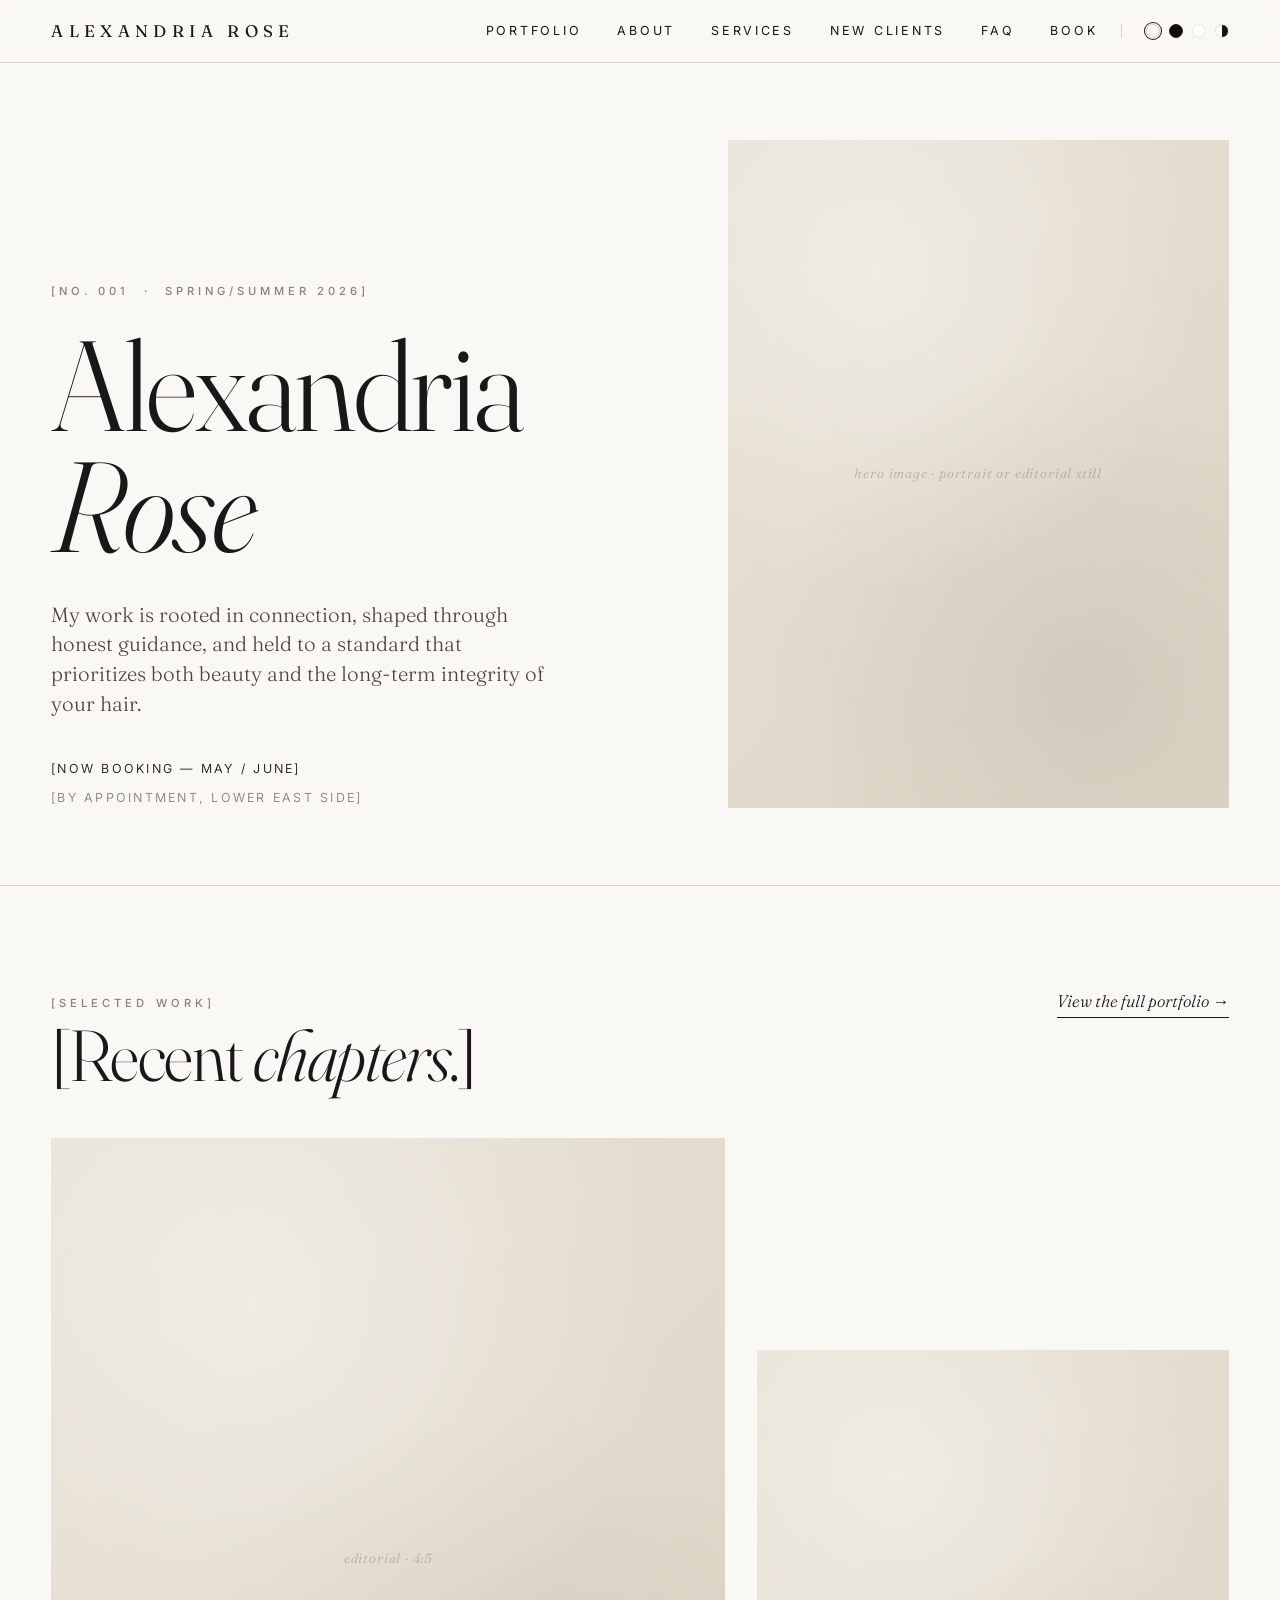
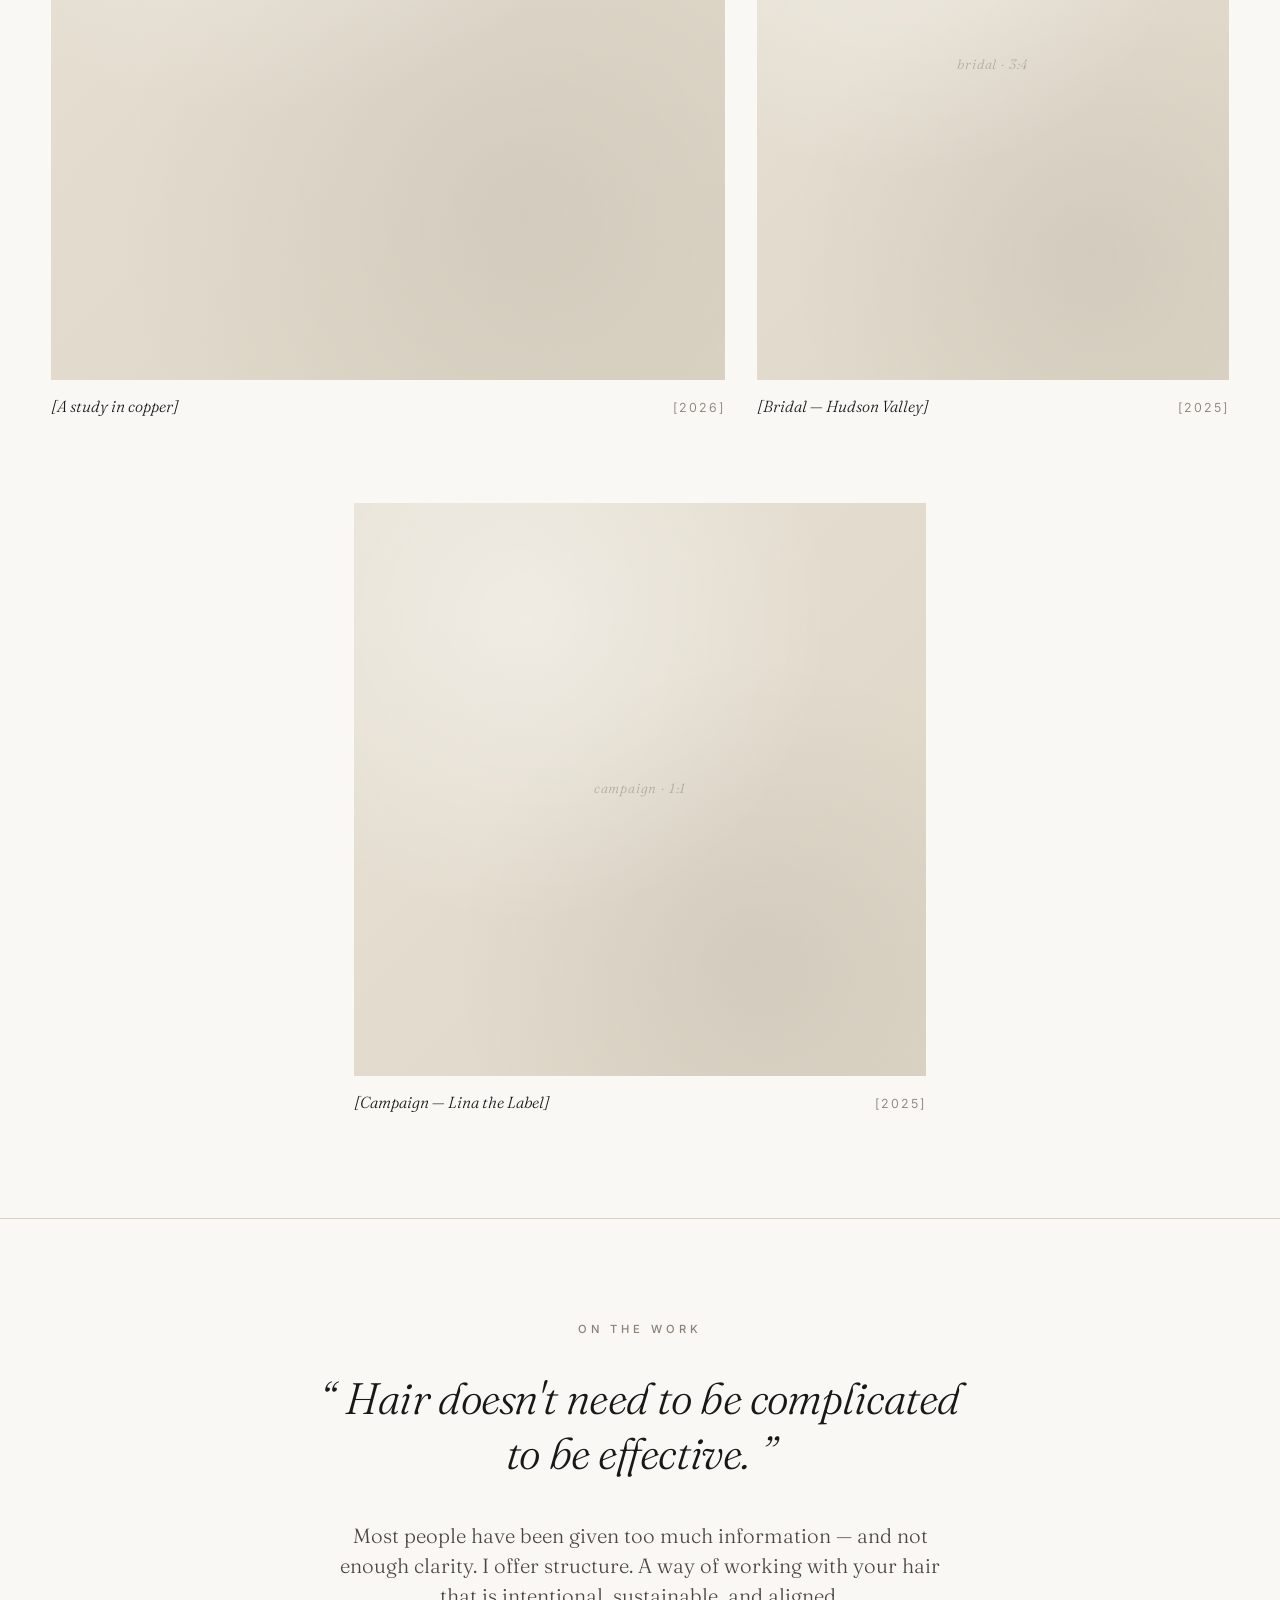
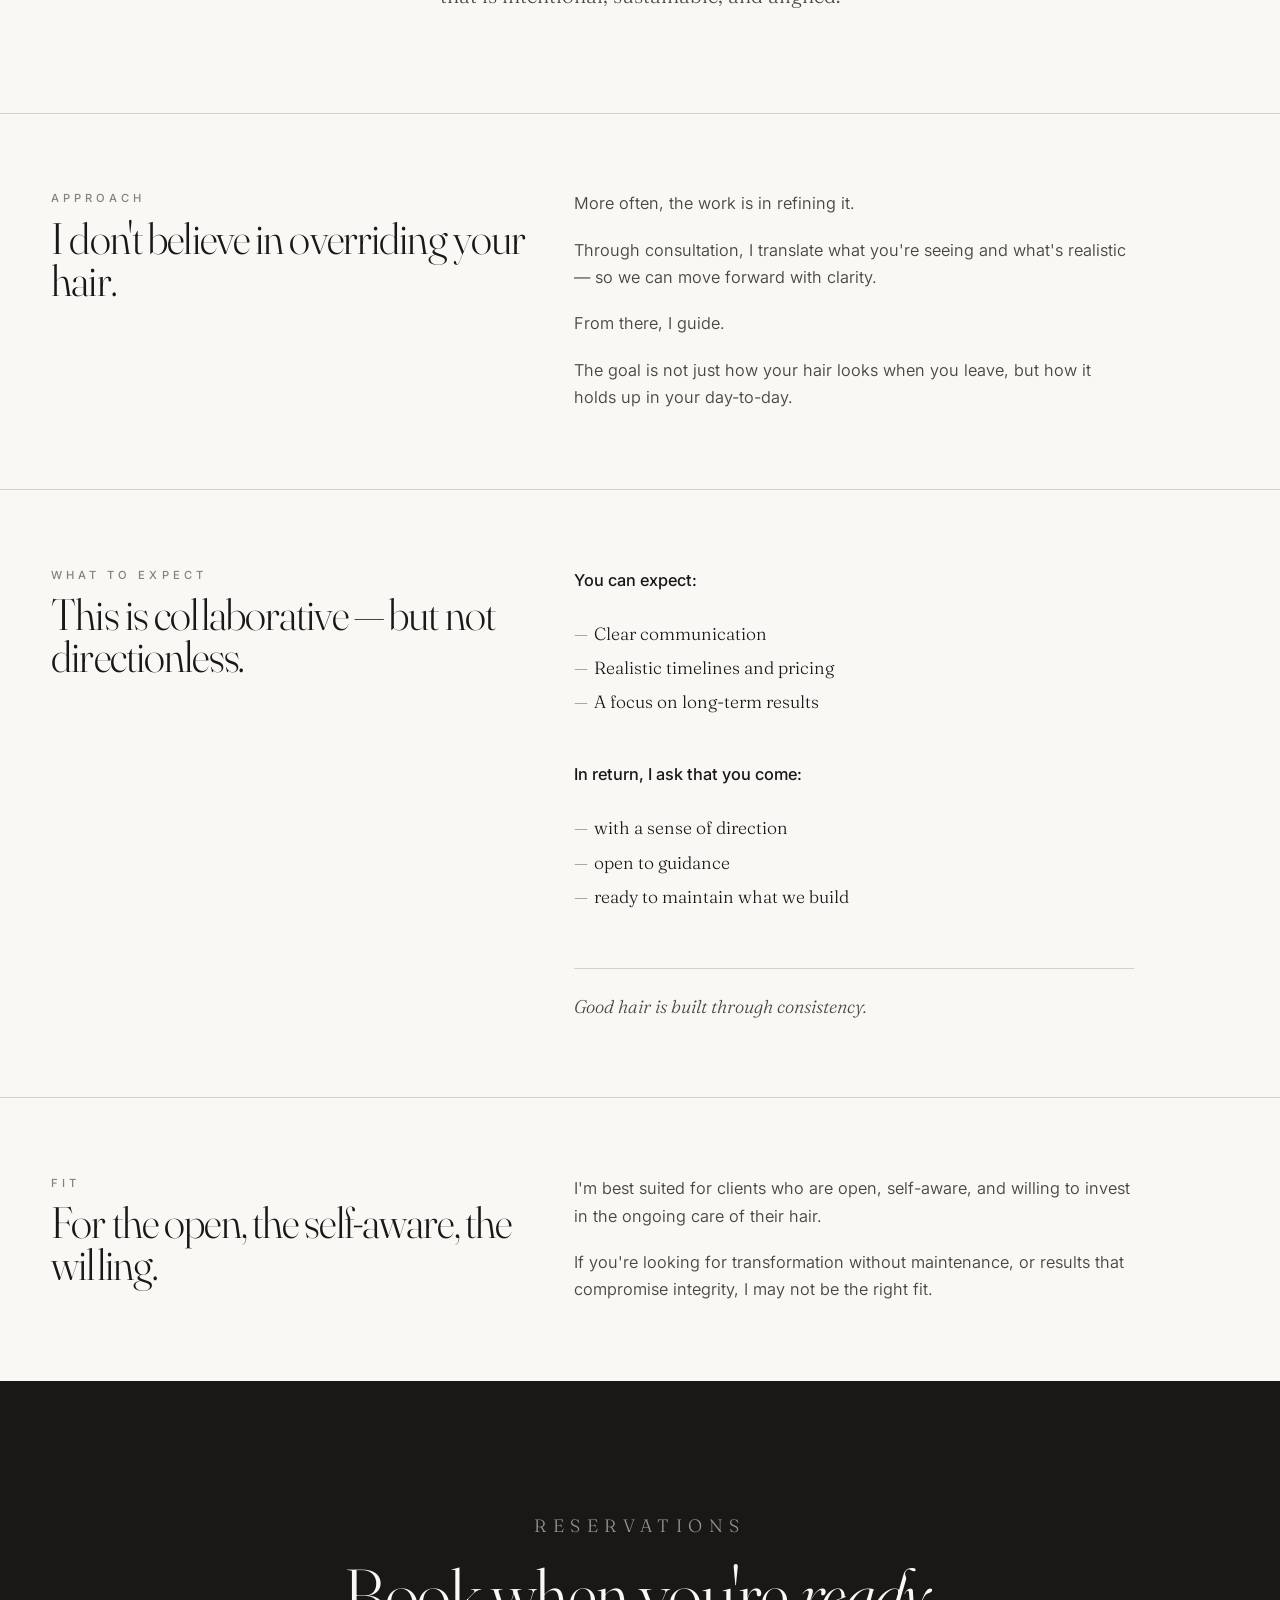
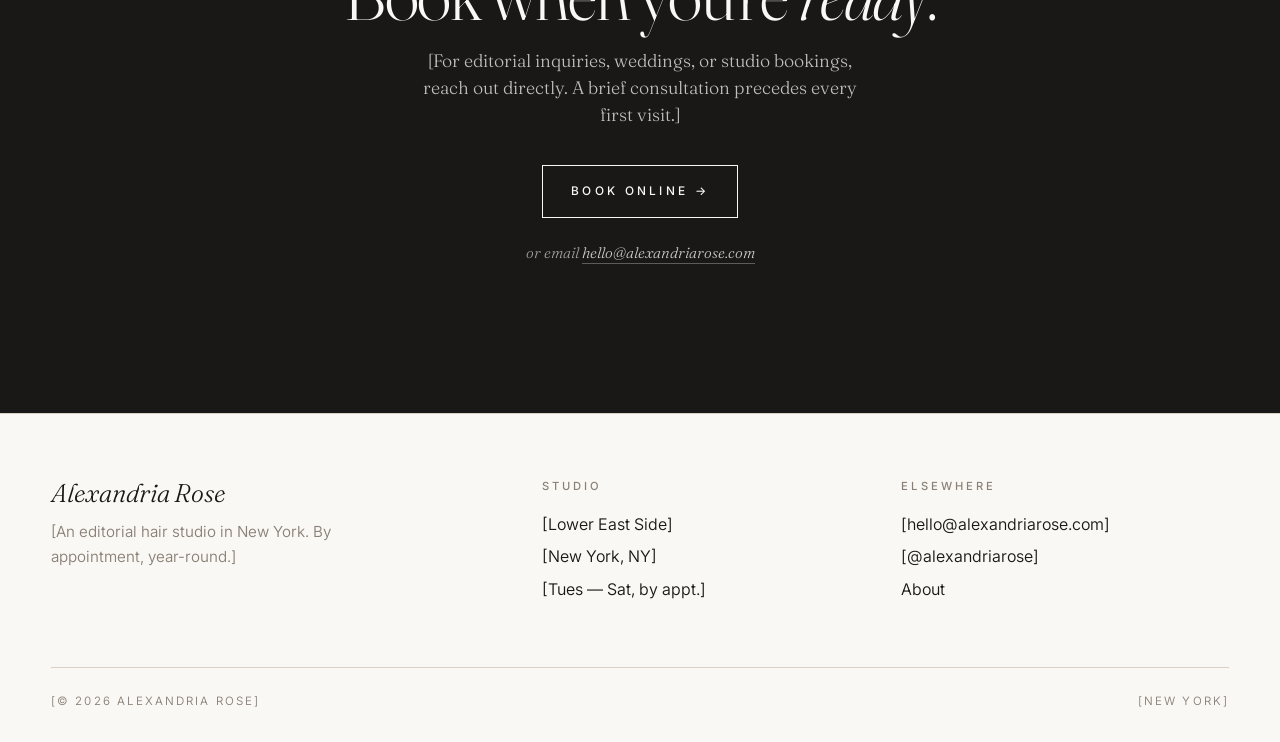
==== index.html @ bc8ff3dd "Initial site Six-page editorial site for Alexandria Rose: index, portfolio, about, services, new cli" ====
<!DOCTYPE html>
<html lang="en">
<head>
  <meta charset="UTF-8" />
  <meta name="viewport" content="width=device-width, initial-scale=1.0" />
  <title>Alexandria Rose — Hair</title>
  <meta name="description" content="Alexandria Rose — hair, considered. Editorial, sustainable, intentional." />
  <link rel="preconnect" href="https://fonts.googleapis.com">
  <link rel="preconnect" href="https://fonts.gstatic.com" crossorigin>
  <link rel="stylesheet" href="https://fonts.googleapis.com/css2?family=DM+Sans:opsz,wght@9..40,300;9..40,400;9..40,500&family=Fraunces:ital,opsz,wght@0,9..144,300;0,9..144,400;0,9..144,500;1,9..144,300&family=Instrument+Serif:ital@0;1&family=Inter:wght@300;400;500&display=swap">
  <script>
    (function () {
      try {
        var t = localStorage.getItem("ar-theme");
        if (!t) t = (window.matchMedia && matchMedia("(prefers-color-scheme: dark)").matches) ? "ink" : "cream";
        document.documentElement.setAttribute("data-theme", t);
      } catch (e) {
        document.documentElement.setAttribute("data-theme", "cream");
      }
    })();
  </script>
  <link rel="stylesheet" href="styles.css" />
</head>
<body>

<header class="site-header">
  <nav class="nav" aria-label="Primary">
    <a href="index.html" class="wordmark">Alexandria Rose</a>
    <div class="nav-right">
      <ul class="nav-links">
        <li><a href="portfolio.html">Portfolio</a></li>
        <li><a href="about.html">About</a></li>
        <li><a href="services.html">Services</a></li>
        <li><a href="new-clients.html">New Clients</a></li>
        <li><a href="faq.html">FAQ</a></li>
        <li><a href="#contact">Book</a></li>
      </ul>
      <div class="theme-switch" role="group" aria-label="Theme">
        <button type="button" data-theme="cream" aria-label="Cream theme" title="Cream"></button>
        <button type="button" data-theme="ink" aria-label="Ink theme" title="Ink"></button>
        <button type="button" data-theme="bone" aria-label="Bone theme" title="Bone"></button>
        <button type="button" data-theme="bone-alt" aria-label="Bone alt theme" title="Bone · Instrument"></button>
      </div>
    </div>
  </nav>
</header>

<main>

  <section class="hero container">
    <div class="hero-grid">
      <div class="hero-text">
        <p class="eyebrow">[No. 001 &nbsp;·&nbsp; Spring/Summer 2026]</p>
        <h1 class="display" style="margin-top: 1.5rem;">
          Alexandria<br /><em>Rose</em>
        </h1>
        <p class="lede" style="margin-top: 2rem;">
          My work is rooted in connection, shaped through honest guidance, and held to a standard that prioritizes both beauty and the long-term integrity of your hair.
        </p>
        <div class="hero-meta">
          <span>[Now booking &mdash; May / June]</span>
          <span>[By appointment, Lower East Side]</span>
        </div>
      </div>
      <div class="hero-image ph" data-label="hero image · portrait or editorial still"></div>
    </div>
  </section>

  <section class="featured section">
    <div class="container">
      <div class="section-head">
        <div>
          <p class="eyebrow">[Selected work]</p>
          <h2 class="display" style="margin-top: 0.5rem;">[Recent <em>chapters</em>.]</h2>
        </div>
        <a href="portfolio.html" class="btn-inline">View the full portfolio →</a>
      </div>

      <div class="featured-grid">
        <a class="work" href="portfolio.html">
          <div class="ph" data-label="editorial · 4:5"></div>
          <div class="work-meta">
            <span class="title">[A study in copper]</span>
            <span>[2026]</span>
          </div>
        </a>
        <a class="work" href="portfolio.html">
          <div class="ph" data-label="bridal · 3:4"></div>
          <div class="work-meta">
            <span class="title">[Bridal — Hudson Valley]</span>
            <span>[2025]</span>
          </div>
        </a>
        <a class="work" href="portfolio.html">
          <div class="ph" data-label="campaign · 1:1"></div>
          <div class="work-meta">
            <span class="title">[Campaign — Lina the Label]</span>
            <span>[2025]</span>
          </div>
        </a>
      </div>
    </div>
  </section>

  <section class="manifesto section">
    <div class="container">
      <p class="eyebrow" style="margin-bottom: 2rem;">On the work</p>
      <blockquote>
        Hair doesn't need to be complicated to be effective.
      </blockquote>
      <p class="lede" style="max-width: 48ch; margin: 2.5rem auto 0;">
        Most people have been given too much information — and not enough clarity. I offer structure. A way of working with your hair that is intentional, sustainable, and aligned.
      </p>
    </div>
  </section>

  <section class="content-section">
    <div class="container">
      <div class="content-grid">
        <div class="content-head">
          <p class="eyebrow">Approach</p>
          <h2 class="display">I don't believe in overriding your hair.</h2>
        </div>
        <div class="content-body">
          <p>More often, the work is in refining it.</p>
          <p>Through consultation, I translate what you're seeing and what's realistic — so we can move forward with clarity.</p>
          <p>From there, I guide.</p>
          <p>The goal is not just how your hair looks when you leave, but how it holds up in your day-to-day.</p>
        </div>
      </div>
    </div>
  </section>

  <section class="content-section">
    <div class="container">
      <div class="content-grid">
        <div class="content-head">
          <p class="eyebrow">What to expect</p>
          <h2 class="display">This is collaborative — but not directionless.</h2>
        </div>
        <div class="content-body">
          <p><strong>You can expect:</strong></p>
          <ul class="content-list">
            <li>Clear communication</li>
            <li>Realistic timelines and pricing</li>
            <li>A focus on long-term results</li>
          </ul>
          <p style="margin-top: 1.25rem;"><strong>In return, I ask that you come:</strong></p>
          <ul class="content-list">
            <li>with a sense of direction</li>
            <li>open to guidance</li>
            <li>ready to maintain what we build</li>
          </ul>
          <p class="content-aside">Good hair is built through consistency.</p>
        </div>
      </div>
    </div>
  </section>

  <section class="content-section">
    <div class="container">
      <div class="content-grid">
        <div class="content-head">
          <p class="eyebrow">Fit</p>
          <h2 class="display">For the open, the self-aware, the willing.</h2>
        </div>
        <div class="content-body">
          <p>I'm best suited for clients who are open, self-aware, and willing to invest in the ongoing care of their hair.</p>
          <p>If you're looking for transformation without maintenance, or results that compromise integrity, I may not be the right fit.</p>
        </div>
      </div>
    </div>
  </section>

  <section class="cta" id="contact">
    <p class="eyebrow" style="color: rgba(250,248,245,0.55); margin-bottom: 1.25rem;">Reservations</p>
    <h2 class="display">Book when you're <em>ready</em>.</h2>
    <p>
      [For editorial inquiries, weddings, or studio bookings, reach out directly. A brief consultation precedes every first visit.]
    </p>
    <!-- TODO: revert to https://book.squareup.com/PLACEHOLDER-MERCHANT-ID once Alexandria's Square account is live -->
    <a href="https://book.squareup.com/appointments/zo3bj4b3x8dtio/location/AQ8QAAS9N67HR/services" target="_blank" rel="noopener" class="btn">Book online →</a>
      <p class="cta-secondary">or email <a href="mailto:hello@alexandriarose.com">hello@alexandriarose.com</a></p>
  </section>

</main>

<footer class="site-footer">
  <div class="container">
    <div class="footer-grid">
      <div>
        <p class="brand">Alexandria Rose</p>
        <p class="brand-sub">[An editorial hair studio in New York. By appointment, year-round.]</p>
      </div>
      <div>
        <h5>Studio</h5>
        <ul>
          <li>[Lower East Side]</li>
          <li>[New York, NY]</li>
          <li>[Tues — Sat, by appt.]</li>
        </ul>
      </div>
      <div>
        <h5>Elsewhere</h5>
        <ul>
          <li><a href="mailto:hello@alexandriarose.com">[hello@alexandriarose.com]</a></li>
          <li><a href="https://instagram.com/" target="_blank" rel="noopener">[@alexandriarose]</a></li>
          <li><a href="about.html">About</a></li>
        </ul>
      </div>
    </div>
    <div class="legal">
      <span>[© 2026 Alexandria Rose]</span>
      <span>[New York]</span>
    </div>
  </div>
</footer>

<script src="theme.js"></script>
</body>
</html>
---- styles.css ----
:root {
  --serif: "Fraunces", "Times New Roman", Georgia, serif;
  --sans: "Inter", -apple-system, BlinkMacSystemFont, "Helvetica Neue", Arial, sans-serif;

  --pad-x: clamp(1.25rem, 4vw, 3.5rem);
  --max: 1400px;
}

/* ───────── Themes ───────── */
:root,
[data-theme="cream"] {
  --bg: #faf8f5;
  --bg-elev: #f3eee6;
  --ink: #1a1817;
  --ink-soft: #4a4540;
  --muted: #8a8076;
  --rule: #d8d1c4;
  --accent: #6b3a2a;
  --placeholder-a: #e8e2d6;
  --placeholder-b: #ddd5c5;
}

[data-theme="ink"] {
  --bg: #0e0c0b;
  --bg-elev: #181513;
  --ink: #ece6db;
  --ink-soft: #b8b0a3;
  --muted: #7d7468;
  --rule: #2a2622;
  --accent: #c89a6f;
  --placeholder-a: #1f1a16;
  --placeholder-b: #2a241e;
}

[data-theme="bone"] {
  --bg: #ffffff;
  --bg-elev: #f7f7f6;
  --ink: #0a0a0a;
  --ink-soft: #3a3a39;
  --muted: #7a7a78;
  --rule: #e6e5e2;
  --accent: #2a2a28;
  --placeholder-a: #f1f0ee;
  --placeholder-b: #e6e5e2;
}

[data-theme="bone-alt"] {
  --bg: #fdfcf9;
  --bg-elev: #f4f2ec;
  --ink: #141312;
  --ink-soft: #3d3b38;
  --muted: #8a8780;
  --rule: #e4e1d8;
  --accent: #6a1a20;
  --placeholder-a: #efece4;
  --placeholder-b: #e3dfd4;
  --serif: "Instrument Serif", "Times New Roman", Georgia, serif;
  --sans: "DM Sans", -apple-system, BlinkMacSystemFont, "Helvetica Neue", Arial, sans-serif;
}

/* Instrument Serif only ships 400; nudge weights for this theme */
[data-theme="bone-alt"] .display,
[data-theme="bone-alt"] .lede,
[data-theme="bone-alt"] .manifesto blockquote,
[data-theme="bone-alt"] .testimonials blockquote,
[data-theme="bone-alt"] .credentials ul,
[data-theme="bone-alt"] .work-meta .title,
[data-theme="bone-alt"] .btn-inline,
[data-theme="bone-alt"] .footer-grid .brand {
  font-weight: 400;
}

[data-theme="bone-alt"] .display {
  letter-spacing: -0.015em;
  line-height: 0.9;
}

html { color-scheme: light; }
html[data-theme="ink"] { color-scheme: dark; }

* { box-sizing: border-box; margin: 0; padding: 0; }

html { scroll-behavior: smooth; }

body {
  background: var(--bg);
  color: var(--ink);
  font-family: var(--sans);
  font-size: 16px;
  line-height: 1.6;
  font-weight: 350;
  -webkit-font-smoothing: antialiased;
  -moz-osx-font-smoothing: grayscale;
}

img { max-width: 100%; display: block; }
a { color: inherit; text-decoration: none; }

/* ───────── Header / nav ───────── */
.site-header {
  position: sticky;
  top: 0;
  z-index: 10;
  background: color-mix(in srgb, var(--bg) 88%, transparent);
  backdrop-filter: blur(12px);
  -webkit-backdrop-filter: blur(12px);
  border-bottom: 1px solid var(--rule);
}

.nav {
  max-width: var(--max);
  margin: 0 auto;
  padding: 1.1rem var(--pad-x);
  display: flex;
  align-items: center;
  justify-content: space-between;
  gap: 2rem;
}

.nav-right {
  display: flex;
  align-items: center;
  gap: 1.5rem;
}

/* Theme switcher */
.theme-switch {
  display: inline-flex;
  align-items: center;
  gap: 0.55rem;
  padding-left: 1.5rem;
  border-left: 1px solid var(--rule);
}

.theme-switch button {
  width: 14px;
  height: 14px;
  border-radius: 50%;
  border: 1px solid var(--rule);
  background: var(--swatch, #ccc);
  padding: 0;
  cursor: pointer;
  position: relative;
  transition: transform 0.25s cubic-bezier(.7,0,.2,1), box-shadow 0.25s ease;
  font: inherit;
}

.theme-switch button:hover { transform: scale(1.15); }
.theme-switch button:focus-visible {
  outline: 1px solid var(--ink);
  outline-offset: 3px;
}

.theme-switch button[aria-pressed="true"] {
  box-shadow: 0 0 0 1px var(--bg), 0 0 0 2px var(--ink);
}

.theme-switch button[data-theme="cream"]    { --swatch: #faf8f5; }
.theme-switch button[data-theme="ink"]      { --swatch: #0e0c0b; }
.theme-switch button[data-theme="bone"]     { --swatch: #ffffff; }
.theme-switch button[data-theme="bone-alt"] {
  background: linear-gradient(90deg, #fdfcf9 0 50%, #141312 50% 100%);
}

@media (max-width: 640px) {
  .theme-switch {
    padding-left: 1rem;
    margin-left: 0;
  }
  .nav-right { gap: 0.75rem; }
}

.wordmark {
  font-family: var(--serif);
  font-weight: 400;
  font-size: 1.05rem;
  letter-spacing: 0.32em;
  text-transform: uppercase;
  font-variation-settings: "opsz" 14;
}

.wordmark .amp {
  font-style: italic;
  letter-spacing: 0;
  margin: 0 0.15em;
}

.nav-links {
  display: flex;
  gap: 2.25rem;
  list-style: none;
  font-size: 0.78rem;
  letter-spacing: 0.22em;
  text-transform: uppercase;
  font-weight: 400;
}

.nav-links a {
  position: relative;
  padding: 0.25rem 0;
  transition: color 0.25s ease;
}

.nav-links a::after {
  content: "";
  position: absolute;
  left: 0; right: 0;
  bottom: -2px;
  height: 1px;
  background: var(--ink);
  transform: scaleX(0);
  transform-origin: right;
  transition: transform 0.35s cubic-bezier(.7,0,.2,1);
}

.nav-links a:hover::after,
.nav-links a[aria-current="page"]::after {
  transform: scaleX(1);
  transform-origin: left;
}

.nav-links a[aria-current="page"] { color: var(--ink); }

/* ───────── Layout ───────── */
.container {
  max-width: var(--max);
  margin: 0 auto;
  padding: 0 var(--pad-x);
}

.section {
  padding: clamp(3.5rem, 8vw, 7rem) 0;
}

.eyebrow {
  font-size: 0.7rem;
  letter-spacing: 0.36em;
  text-transform: uppercase;
  color: var(--muted);
  font-weight: 500;
}

/* ───────── Display type ───────── */
.display {
  font-family: var(--serif);
  font-weight: 300;
  line-height: 0.95;
  letter-spacing: -0.02em;
  font-variation-settings: "opsz" 144;
}

.display em {
  font-style: italic;
  font-weight: 300;
}

h1.display { font-size: clamp(3rem, 10vw, 8rem); }
h2.display { font-size: clamp(2.25rem, 6vw, 4.5rem); }
h3.display { font-size: clamp(1.5rem, 3vw, 2.25rem); line-height: 1.1; }

.lede {
  font-family: var(--serif);
  font-weight: 300;
  font-size: clamp(1.15rem, 1.6vw, 1.5rem);
  line-height: 1.45;
  color: var(--ink-soft);
  max-width: 38ch;
}

/* ───────── Hero (home) ───────── */
.hero {
  padding-top: clamp(2.5rem, 6vw, 5rem);
  padding-bottom: clamp(2.5rem, 6vw, 5rem);
}

.hero-grid {
  display: grid;
  grid-template-columns: 1fr;
  gap: clamp(2rem, 5vw, 4rem);
  align-items: end;
}

@media (min-width: 900px) {
  .hero-grid {
    grid-template-columns: 1.1fr 0.9fr;
  }
}

.hero-text { position: relative; }

.hero-meta {
  margin-top: 2.5rem;
  display: flex;
  flex-direction: column;
  gap: 0.6rem;
  font-size: 0.78rem;
  letter-spacing: 0.18em;
  text-transform: uppercase;
  color: var(--muted);
}

.hero-meta span:first-child { color: var(--ink); }

.hero-image {
  aspect-ratio: 3 / 4;
  width: 100%;
}

/* ───────── Image placeholders ───────── */
.ph {
  background:
    linear-gradient(135deg, var(--placeholder-a) 0%, var(--placeholder-b) 100%);
  position: relative;
  overflow: hidden;
}

.ph::before {
  content: "";
  position: absolute; inset: 0;
  background-image:
    radial-gradient(circle at 30% 20%, rgba(255,255,255,0.4), transparent 50%),
    radial-gradient(circle at 70% 80%, rgba(0,0,0,0.06), transparent 50%);
  pointer-events: none;
}

.ph::after {
  content: attr(data-label);
  position: absolute;
  inset: 0;
  display: grid;
  place-items: center;
  font-family: var(--serif);
  font-style: italic;
  font-weight: 300;
  font-size: 0.85rem;
  color: var(--muted);
  letter-spacing: 0.06em;
  opacity: 0.55;
}

/* ───────── Featured work strip (home) ───────── */
.featured {
  border-top: 1px solid var(--rule);
}

.section-head {
  display: flex;
  align-items: baseline;
  justify-content: space-between;
  flex-wrap: wrap;
  gap: 1rem;
  margin-bottom: clamp(2rem, 4vw, 3rem);
}

.featured-grid {
  display: grid;
  gap: clamp(1rem, 2.5vw, 2rem);
  grid-template-columns: repeat(12, 1fr);
}

.work {
  position: relative;
  display: block;
}

.work-meta {
  margin-top: 0.9rem;
  display: flex;
  justify-content: space-between;
  align-items: baseline;
  font-size: 0.78rem;
  letter-spacing: 0.16em;
  text-transform: uppercase;
  color: var(--muted);
}

.work-meta .title {
  color: var(--ink);
  font-family: var(--serif);
  font-style: italic;
  font-weight: 300;
  text-transform: none;
  letter-spacing: 0;
  font-size: 1rem;
}

.featured-grid .work:nth-child(1) { grid-column: span 12; }
.featured-grid .work:nth-child(1) .ph { aspect-ratio: 16 / 9; }
.featured-grid .work:nth-child(2) { grid-column: span 12; }
.featured-grid .work:nth-child(3) { grid-column: span 12; }

@media (min-width: 800px) {
  .featured-grid .work:nth-child(1) { grid-column: span 7; }
  .featured-grid .work:nth-child(1) .ph { aspect-ratio: 4 / 5; }
  .featured-grid .work:nth-child(2) { grid-column: span 5; align-self: end; }
  .featured-grid .work:nth-child(2) .ph { aspect-ratio: 3 / 4; }
  .featured-grid .work:nth-child(3) { grid-column: 4 / span 6; margin-top: clamp(2rem, 4vw, 4rem); }
  .featured-grid .work:nth-child(3) .ph { aspect-ratio: 1 / 1; }
}

/* ───────── Manifesto / quote band ───────── */
.manifesto {
  border-top: 1px solid var(--rule);
  text-align: center;
}

.manifesto blockquote {
  font-family: var(--serif);
  font-weight: 300;
  font-style: italic;
  font-size: clamp(1.6rem, 3.5vw, 2.75rem);
  line-height: 1.25;
  letter-spacing: -0.01em;
  max-width: 24ch;
  margin: 0 auto;
}

.manifesto blockquote::before { content: "\201C"; margin-right: 0.05em; }
.manifesto blockquote::after { content: "\201D"; margin-left: 0.05em; }

/* ───────── About page ───────── */
.about-hero {
  display: grid;
  grid-template-columns: 1fr;
  gap: clamp(2rem, 5vw, 4rem);
  align-items: start;
  padding-top: clamp(2rem, 5vw, 4rem);
}

@media (min-width: 900px) {
  .about-hero { grid-template-columns: 0.9fr 1.1fr; }
}

.about-portrait .ph { aspect-ratio: 4 / 5; }

.about-text { padding-top: clamp(0.5rem, 2vw, 2rem); }

.about-text .lede { max-width: 42ch; margin-bottom: 2rem; }

.about-body {
  display: grid;
  gap: 1.25rem;
  max-width: 56ch;
  font-size: 1rem;
  line-height: 1.75;
  color: var(--ink-soft);
}

.about-body p:first-of-type::first-letter {
  font-family: var(--serif);
  font-weight: 300;
  font-size: 3.6em;
  float: left;
  line-height: 0.85;
  padding: 0.1em 0.1em 0 0;
  color: var(--ink);
}

/* Credentials list */
.credentials {
  margin-top: clamp(3rem, 6vw, 5rem);
  display: grid;
  grid-template-columns: 1fr;
  gap: 2rem;
  border-top: 1px solid var(--rule);
  padding-top: clamp(2rem, 4vw, 3rem);
}

@media (min-width: 700px) {
  .credentials { grid-template-columns: repeat(3, 1fr); }
}

.credentials h4 {
  font-family: var(--sans);
  font-size: 0.72rem;
  letter-spacing: 0.28em;
  text-transform: uppercase;
  color: var(--muted);
  font-weight: 500;
  margin-bottom: 1rem;
}

.credentials ul {
  list-style: none;
  display: grid;
  gap: 0.35rem;
  font-family: var(--serif);
  font-weight: 300;
  font-size: 1.05rem;
  color: var(--ink);
}

.credentials li em { font-style: italic; color: var(--muted); }

/* Testimonials */
.testimonials {
  border-top: 1px solid var(--rule);
}

.testimonials-grid {
  display: grid;
  gap: clamp(2.5rem, 5vw, 4rem);
  grid-template-columns: 1fr;
}

@media (min-width: 800px) {
  .testimonials-grid { grid-template-columns: repeat(2, 1fr); }
  .testimonials-grid figure:first-child {
    grid-column: 1 / -1;
    text-align: center;
    padding: 0 clamp(1rem, 5vw, 6rem);
  }
  .testimonials-grid figure:first-child blockquote { font-size: clamp(1.5rem, 3vw, 2.25rem); }
}

.testimonials figure { margin: 0; }

.testimonials blockquote {
  font-family: var(--serif);
  font-weight: 300;
  font-style: italic;
  font-size: clamp(1.15rem, 2vw, 1.5rem);
  line-height: 1.4;
  color: var(--ink);
  position: relative;
}

.testimonials blockquote::before {
  content: "\201C";
  font-size: 2.5em;
  line-height: 0;
  vertical-align: -0.35em;
  margin-right: 0.05em;
  color: var(--rule);
}

.testimonials figcaption {
  margin-top: 1.5rem;
  font-size: 0.72rem;
  letter-spacing: 0.28em;
  text-transform: uppercase;
  color: var(--muted);
}

.testimonials figcaption .source {
  display: block;
  font-family: var(--serif);
  font-style: italic;
  font-weight: 300;
  font-size: 0.95rem;
  letter-spacing: 0;
  text-transform: none;
  color: var(--ink-soft);
  margin-top: 0.35rem;
}

/* ───────── Portfolio page ───────── */
.portfolio-intro {
  display: grid;
  grid-template-columns: 1fr;
  gap: 1.5rem;
  align-items: end;
  padding-top: clamp(2rem, 5vw, 4rem);
  padding-bottom: clamp(2.5rem, 5vw, 4rem);
  border-bottom: 1px solid var(--rule);
}

@media (min-width: 800px) {
  .portfolio-intro { grid-template-columns: 1.4fr 1fr; }
}

.portfolio-grid {
  display: grid;
  grid-template-columns: repeat(12, 1fr);
  gap: clamp(1rem, 2vw, 1.75rem);
  padding-top: clamp(2.5rem, 5vw, 4rem);
}

.portfolio-grid .work { grid-column: span 12; }
.portfolio-grid .work .ph { aspect-ratio: 3 / 4; }

@media (min-width: 700px) {
  /* asymmetric editorial layout */
  .portfolio-grid .work:nth-child(1) { grid-column: 1 / span 7; }
  .portfolio-grid .work:nth-child(1) .ph { aspect-ratio: 4 / 5; }
  .portfolio-grid .work:nth-child(2) { grid-column: 9 / span 4; margin-top: clamp(2rem, 6vw, 5rem); }
  .portfolio-grid .work:nth-child(2) .ph { aspect-ratio: 3 / 4; }
  .portfolio-grid .work:nth-child(3) { grid-column: 2 / span 4; }
  .portfolio-grid .work:nth-child(3) .ph { aspect-ratio: 1 / 1; }
  .portfolio-grid .work:nth-child(4) { grid-column: 7 / span 6; margin-top: clamp(2rem, 5vw, 4rem); }
  .portfolio-grid .work:nth-child(4) .ph { aspect-ratio: 16 / 11; }
  .portfolio-grid .work:nth-child(5) { grid-column: 1 / span 5; }
  .portfolio-grid .work:nth-child(5) .ph { aspect-ratio: 3 / 4; }
  .portfolio-grid .work:nth-child(6) { grid-column: 7 / span 5; margin-top: clamp(2rem, 4vw, 3rem); }
  .portfolio-grid .work:nth-child(6) .ph { aspect-ratio: 4 / 5; }
  .portfolio-grid .work:nth-child(7) { grid-column: 3 / span 8; }
  .portfolio-grid .work:nth-child(7) .ph { aspect-ratio: 16 / 9; }
  .portfolio-grid .work:nth-child(8) { grid-column: 1 / span 4; }
  .portfolio-grid .work:nth-child(8) .ph { aspect-ratio: 3 / 4; }
  .portfolio-grid .work:nth-child(9) { grid-column: 6 / span 4; margin-top: clamp(2rem, 5vw, 4rem); }
  .portfolio-grid .work:nth-child(9) .ph { aspect-ratio: 4 / 5; }
}

/* ───────── CTA band ───────── */
.cta {
  background: var(--ink);
  color: var(--bg);
  text-align: center;
  padding: clamp(4rem, 9vw, 7rem) var(--pad-x);
}

.cta .display { color: var(--bg); }

.cta p {
  max-width: 42ch;
  margin: 1.25rem auto 2.25rem;
  color: color-mix(in srgb, var(--bg) 75%, transparent);
  font-family: var(--serif);
  font-weight: 300;
  font-size: clamp(1.05rem, 1.4vw, 1.25rem);
  line-height: 1.5;
}

.btn {
  display: inline-flex;
  align-items: center;
  gap: 0.75rem;
  padding: 1rem 1.75rem;
  border: 1px solid currentColor;
  font-size: 0.74rem;
  letter-spacing: 0.28em;
  text-transform: uppercase;
  font-weight: 500;
  transition: background 0.3s ease, color 0.3s ease;
}

.btn:hover { background: var(--bg); color: var(--ink); }

.cta .btn { color: var(--bg); }

.btn-inline {
  display: inline-flex;
  align-items: center;
  gap: 0.5rem;
  font-family: var(--serif);
  font-style: italic;
  font-weight: 300;
  font-size: 1.05rem;
  border-bottom: 1px solid currentColor;
  padding-bottom: 2px;
  transition: gap 0.3s ease;
}

.btn-inline:hover { gap: 0.85rem; }

.cta .cta-secondary {
  margin-top: 1.5rem;
  font-family: var(--serif);
  font-style: italic;
  font-weight: 300;
  font-size: 0.95rem;
  color: color-mix(in srgb, var(--bg) 60%, transparent);
}

.cta .cta-secondary a {
  color: color-mix(in srgb, var(--bg) 80%, transparent);
  border-bottom: 1px solid color-mix(in srgb, var(--bg) 30%, transparent);
  padding-bottom: 1px;
  transition: color 0.25s ease, border-color 0.25s ease;
}

.cta .cta-secondary a:hover {
  color: var(--bg);
  border-bottom-color: var(--bg);
}

/* ───────── Footer ───────── */
.site-footer {
  border-top: 1px solid var(--rule);
  padding: clamp(2.5rem, 5vw, 4rem) 0 2rem;
}

.footer-grid {
  display: grid;
  grid-template-columns: 1fr;
  gap: 2rem;
  align-items: start;
}

@media (min-width: 700px) {
  .footer-grid { grid-template-columns: 1.4fr 1fr 1fr; }
}

.footer-grid h5 {
  font-family: var(--sans);
  font-size: 0.7rem;
  letter-spacing: 0.28em;
  text-transform: uppercase;
  color: var(--muted);
  font-weight: 500;
  margin-bottom: 1rem;
}

.footer-grid ul { list-style: none; display: grid; gap: 0.45rem; }
.footer-grid a:hover { color: var(--accent); }

.footer-grid .brand {
  font-family: var(--serif);
  font-weight: 300;
  font-size: 1.6rem;
  font-style: italic;
  letter-spacing: -0.01em;
  line-height: 1.2;
  margin-bottom: 0.75rem;
}

.footer-grid .brand-sub {
  color: var(--muted);
  max-width: 32ch;
  font-size: 0.95rem;
}

.legal {
  margin-top: clamp(2.5rem, 5vw, 4rem);
  padding-top: 1.5rem;
  border-top: 1px solid var(--rule);
  display: flex;
  justify-content: space-between;
  flex-wrap: wrap;
  gap: 1rem;
  font-size: 0.72rem;
  letter-spacing: 0.18em;
  text-transform: uppercase;
  color: var(--muted);
}

/* ───────── Generic content pages (services, faq, new clients) ───────── */
.page-intro {
  display: grid;
  grid-template-columns: 1fr;
  gap: 1.5rem;
  align-items: end;
  padding-top: clamp(2rem, 5vw, 4rem);
  padding-bottom: clamp(2.5rem, 5vw, 4rem);
}

@media (min-width: 800px) {
  .page-intro { grid-template-columns: 1.4fr 1fr; }
}

.content-section {
  border-top: 1px solid var(--rule);
  padding: clamp(3rem, 6vw, 5rem) 0;
}

.content-section.no-rule { border-top: none; padding-top: 0; }

.content-grid {
  display: grid;
  grid-template-columns: 1fr;
  gap: clamp(1.5rem, 3vw, 3rem);
  align-items: start;
}

@media (min-width: 800px) {
  .content-grid { grid-template-columns: 0.85fr 1.15fr; }
}

.content-head .display {
  font-size: clamp(1.75rem, 3.6vw, 2.75rem);
  margin-top: 0.6rem;
}

.content-body {
  display: grid;
  gap: 1.15rem;
  max-width: 56ch;
  font-size: 1.02rem;
  line-height: 1.7;
  color: var(--ink-soft);
}

.content-body strong { color: var(--ink); font-weight: 500; }

.content-list {
  list-style: none;
  display: grid;
  gap: 0.55rem;
  font-family: var(--serif);
  font-weight: 300;
  font-size: 1.1rem;
  color: var(--ink);
  margin: 0.5rem 0;
}

.content-list li {
  padding-left: 1.25rem;
  position: relative;
  line-height: 1.45;
}

.content-list li::before {
  content: "—";
  position: absolute;
  left: 0;
  color: var(--muted);
}

.content-stat {
  font-family: var(--serif);
  font-weight: 300;
  font-size: clamp(3rem, 6vw, 5rem);
  line-height: 1;
  letter-spacing: -0.02em;
  margin: 0.75rem 0;
  color: var(--ink);
}

.content-stat .unit {
  font-size: 0.32em;
  font-style: italic;
  color: var(--muted);
  letter-spacing: 0.04em;
  margin-left: 0.4em;
  vertical-align: 0.45em;
}

.content-aside {
  margin-top: 2rem;
  padding-top: 1.5rem;
  border-top: 1px solid var(--rule);
  font-family: var(--serif);
  font-style: italic;
  font-weight: 300;
  font-size: 1.15rem;
  color: var(--ink-soft);
  line-height: 1.5;
}

/* ───────── Service cards (services.html) ───────── */
.services-grid {
  display: grid;
  gap: clamp(3.5rem, 7vw, 6rem);
  padding-top: clamp(2.5rem, 5vw, 4rem);
  padding-bottom: clamp(3rem, 6vw, 5rem);
}

.service-card {
  display: grid;
  grid-template-columns: 1fr;
  gap: clamp(1.75rem, 3.5vw, 3.5rem);
  align-items: center;
}

@media (min-width: 800px) {
  .service-card {
    grid-template-columns: 1fr 1fr;
  }
  .service-card:nth-child(even) .service-image { order: 2; }
}

.service-image .ph { aspect-ratio: 4 / 5; }

.service-content {
  display: flex;
  flex-direction: column;
  gap: 1.1rem;
  max-width: 44ch;
}

.service-card:nth-child(even) .service-content {
  margin-left: auto;
}

.service-no {
  font-family: var(--serif);
  font-style: italic;
  font-weight: 300;
  font-size: 1rem;
  color: var(--muted);
  letter-spacing: 0;
}

.service-title {
  font-family: var(--serif);
  font-weight: 300;
  font-size: clamp(2.5rem, 5vw, 4rem);
  line-height: 0.98;
  letter-spacing: -0.02em;
  color: var(--ink);
  font-variation-settings: "opsz" 144;
  margin: 0;
}

.service-title em { font-style: italic; font-weight: 300; }

.service-desc {
  font-family: var(--serif);
  font-weight: 300;
  font-size: 1.15rem;
  line-height: 1.5;
  color: var(--ink-soft);
}

.service-meta {
  display: flex;
  gap: 2rem;
  flex-wrap: wrap;
  margin-top: 0.75rem;
  padding-top: 1.25rem;
  border-top: 1px solid var(--rule);
  font-size: 0.74rem;
  letter-spacing: 0.22em;
  text-transform: uppercase;
  color: var(--muted);
}

.service-meta span strong {
  display: block;
  margin-top: 0.4rem;
  font-family: var(--serif);
  font-style: italic;
  font-weight: 400;
  font-size: 1.05rem;
  letter-spacing: 0;
  text-transform: none;
  color: var(--ink);
}

.service-cta {
  align-self: flex-start;
  margin-top: 0.5rem;
}

.services-preface {
  text-align: center;
  border-top: 1px solid var(--rule);
  padding: clamp(2.5rem, 5vw, 4rem) 0 clamp(1rem, 2vw, 1.5rem);
}

.services-preface p {
  font-family: var(--serif);
  font-style: italic;
  font-weight: 300;
  font-size: clamp(1.15rem, 2vw, 1.5rem);
  line-height: 1.45;
  max-width: 38ch;
  margin: 0 auto;
  color: var(--ink-soft);
}

.service-price {
  font-family: var(--serif);
  font-weight: 300;
  font-style: italic;
  font-size: 1.2rem;
  color: var(--ink);
  margin-top: 0.5rem;
  padding-top: 1.25rem;
  border-top: 1px solid var(--rule);
}

.service-tiers {
  list-style: none;
  margin: 0.5rem 0 0;
  padding: 1.25rem 0 0;
  border-top: 1px solid var(--rule);
  display: grid;
  gap: 0;
}

.service-tier {
  display: grid;
  grid-template-columns: 1fr auto auto;
  gap: 1.5rem;
  align-items: baseline;
  padding: 0.85rem 0;
  border-bottom: 1px solid var(--rule);
  font-family: var(--serif);
  font-weight: 300;
  font-size: 1.1rem;
  line-height: 1.3;
}

.service-tier:last-child { border-bottom: none; }

.service-tier .tier-name { color: var(--ink); }

.service-tier .tier-duration {
  font-style: italic;
  color: var(--ink-soft);
  white-space: nowrap;
}

.service-tier .tier-price {
  font-style: italic;
  color: var(--ink-soft);
  white-space: nowrap;
  text-align: right;
}

/* ───────── Tier add button + selected state ───────── */
.service-tier {
  grid-template-columns: 1fr auto auto auto;
}

.tier-add {
  appearance: none;
  background: transparent;
  border: 1px solid var(--rule);
  border-radius: 50%;
  width: 26px;
  height: 26px;
  display: inline-flex;
  align-items: center;
  justify-content: center;
  cursor: pointer;
  padding: 0;
  color: var(--ink-soft);
  font-family: var(--serif);
  font-weight: 300;
  font-size: 1.15rem;
  line-height: 1;
  transition: background 0.2s ease, color 0.2s ease,
              border-color 0.2s ease, transform 0.2s ease;
}

.tier-add:hover {
  background: var(--ink);
  color: var(--bg);
  border-color: var(--ink);
  transform: scale(1.06);
}

.tier-add:focus-visible {
  outline: 1px solid var(--ink);
  outline-offset: 3px;
}

.service-tier.is-selected {
  background: color-mix(in srgb, var(--ink) 5%, transparent);
}

.service-tier.is-selected .tier-add {
  background: var(--ink);
  color: var(--bg);
  border-color: var(--ink);
}

/* ───────── Floating booking bar ───────── */
.booking-bar {
  position: fixed;
  bottom: clamp(1rem, 3vw, 2rem);
  right: clamp(1rem, 3vw, 2rem);
  width: clamp(280px, 26vw, 360px);
  max-height: 70vh;
  display: flex;
  flex-direction: column;
  background: var(--bg);
  border: 1px solid var(--rule);
  box-shadow: 0 12px 40px rgba(0, 0, 0, 0.10), 0 2px 8px rgba(0, 0, 0, 0.04);
  z-index: 50;
  opacity: 0;
  transform: translateY(20px);
  pointer-events: none;
  transition: opacity 0.35s cubic-bezier(.7,0,.2,1),
              transform 0.35s cubic-bezier(.7,0,.2,1);
  font-family: var(--sans);
}

.booking-bar.is-active {
  opacity: 1;
  transform: translateY(0);
  pointer-events: auto;
}

.booking-bar-header {
  padding: 0.95rem 1.25rem;
  border-bottom: 1px solid var(--rule);
  display: flex;
  justify-content: space-between;
  align-items: baseline;
  gap: 1rem;
}

.booking-bar-header .label {
  font-size: 0.68rem;
  letter-spacing: 0.3em;
  text-transform: uppercase;
  color: var(--muted);
  font-weight: 500;
}

.booking-bar-header .count {
  font-family: var(--serif);
  font-style: italic;
  font-weight: 300;
  font-size: 0.95rem;
  color: var(--ink-soft);
}

.booking-bar-list {
  list-style: none;
  margin: 0;
  padding: 0.25rem 0;
  overflow-y: auto;
  flex: 1;
}

.booking-bar-item {
  display: grid;
  grid-template-columns: 1fr auto auto;
  gap: 0.85rem;
  align-items: center;
  padding: 0.7rem 1.25rem;
  border-bottom: 1px solid color-mix(in srgb, var(--rule) 50%, transparent);
}

.booking-bar-item:last-child { border-bottom: none; }

.booking-bar-item .name {
  font-family: var(--serif);
  font-weight: 300;
  font-size: 0.98rem;
  color: var(--ink);
  line-height: 1.25;
  display: flex;
  flex-direction: column;
  gap: 0.15rem;
}

.booking-bar-item .name .meta {
  font-style: italic;
  color: var(--muted);
  font-size: 0.78rem;
}

.booking-bar-item .price {
  font-family: var(--serif);
  font-style: italic;
  font-weight: 300;
  color: var(--ink-soft);
  font-size: 0.95rem;
  white-space: nowrap;
}

.booking-bar-item .remove {
  appearance: none;
  background: transparent;
  border: 1px solid var(--rule);
  border-radius: 50%;
  width: 22px;
  height: 22px;
  display: inline-flex;
  align-items: center;
  justify-content: center;
  padding: 0;
  cursor: pointer;
  color: var(--ink-soft);
  font-family: var(--serif);
  font-size: 1rem;
  line-height: 1;
  transition: background 0.2s ease, color 0.2s ease, border-color 0.2s ease;
}

.booking-bar-item .remove:hover {
  background: var(--ink);
  color: var(--bg);
  border-color: var(--ink);
}

.booking-bar-totals {
  padding: 0.95rem 1.25rem;
  border-top: 1px solid var(--rule);
  display: flex;
  justify-content: space-between;
  align-items: center;
  gap: 1rem;
}

.booking-bar-totals .total-label {
  font-size: 0.68rem;
  letter-spacing: 0.3em;
  text-transform: uppercase;
  color: var(--muted);
  font-weight: 500;
  font-family: var(--sans);
}

.booking-bar-totals .totals { text-align: right; font-family: var(--serif); }

.booking-bar-totals .time {
  font-style: italic;
  color: var(--muted);
  font-size: 0.85rem;
  line-height: 1.2;
}

.booking-bar-totals .price {
  font-weight: 300;
  font-size: 1.25rem;
  color: var(--ink);
  letter-spacing: -0.01em;
  line-height: 1.2;
  margin-top: 0.15rem;
}

.booking-bar-cta .book-btn {
  display: block;
  width: 100%;
  text-align: center;
  padding: 1rem 1.25rem;
  background: var(--ink);
  color: var(--bg);
  border: none;
  font-family: var(--sans);
  font-size: 0.72rem;
  letter-spacing: 0.28em;
  text-transform: uppercase;
  font-weight: 500;
  cursor: pointer;
  text-decoration: none;
  transition: background 0.25s ease, color 0.25s ease;
}

.booking-bar-cta .book-btn:hover {
  background: var(--bg);
  color: var(--ink);
  box-shadow: inset 0 0 0 1px var(--ink);
}

@media (max-width: 640px) {
  .booking-bar {
    left: 1rem;
    right: 1rem;
    bottom: 1rem;
    width: auto;
    max-height: 60vh;
  }
}

/* ───────── FAQ layout (sticky sidebar + flowing content) ───────── */
.faq-layout {
  display: grid;
  grid-template-columns: 1fr;
  gap: clamp(2rem, 4vw, 3rem);
  padding-top: clamp(2rem, 5vw, 4rem);
  padding-bottom: clamp(3rem, 6vw, 5rem);
}

@media (min-width: 900px) {
  .faq-layout {
    grid-template-columns: 220px 1fr;
    gap: clamp(3rem, 6vw, 6rem);
  }
}

.faq-toc {
  align-self: start;
}

@media (min-width: 900px) {
  .faq-toc {
    position: sticky;
    top: clamp(5rem, 7vw, 6rem);
  }
}

.faq-toc .eyebrow {
  margin-bottom: 1.25rem;
}

.faq-toc-list {
  list-style: none;
  padding: 0;
  margin: 0;
  display: grid;
  gap: 0;
  border-left: 1px solid var(--rule);
}

.faq-toc-list a {
  display: block;
  padding: 0.5rem 0 0.5rem 1.1rem;
  margin-left: -1px;
  border-left: 1px solid transparent;
  font-family: var(--serif);
  font-weight: 300;
  font-size: 1.02rem;
  color: var(--muted);
  line-height: 1.3;
  transition: color 0.25s ease, border-color 0.25s ease;
}

.faq-toc-list a:hover { color: var(--ink); }

.faq-toc-list a.is-active {
  color: var(--ink);
  border-left-color: var(--ink);
  font-style: italic;
}

.faq-content {
  display: grid;
  gap: 0;
}

.faq-section {
  scroll-margin-top: clamp(5rem, 7vw, 6rem);
  padding: clamp(2.5rem, 4vw, 4rem) 0;
}

.faq-section:first-child { padding-top: 0; }

.faq-section + .faq-section {
  border-top: 1px solid var(--rule);
}

.faq-section .display {
  font-size: clamp(1.75rem, 3.5vw, 2.75rem);
  margin-top: 0.6rem;
  margin-bottom: 1.5rem;
}

.faq-section .content-body { max-width: 60ch; }

.faq-section .content-stat {
  margin-top: 0;
  margin-bottom: 1.25rem;
}

@media (max-width: 899px) {
  .faq-toc { display: none; }
}

/* ───────── Mobile nav: hamburger + overlay ───────── */
.site-header { z-index: 200; }

.nav-toggle {
  display: none;
  appearance: none;
  background: transparent;
  border: none;
  padding: 0.6rem;
  margin: -0.6rem;
  cursor: pointer;
  color: var(--ink);
  flex-direction: column;
  align-items: center;
  justify-content: center;
  gap: 6px;
}

.nav-toggle .bar {
  display: block;
  width: 22px;
  height: 1px;
  background: currentColor;
  transition: transform 0.3s cubic-bezier(.7,0,.2,1), opacity 0.2s ease;
  transform-origin: center;
}

.nav-toggle[aria-expanded="true"] .bar:nth-child(1) {
  transform: translateY(3.5px) rotate(45deg);
}
.nav-toggle[aria-expanded="true"] .bar:nth-child(2) {
  transform: translateY(-3.5px) rotate(-45deg);
}

.nav-toggle:focus-visible {
  outline: 1px solid var(--ink);
  outline-offset: 4px;
}

@media (max-width: 768px) {
  .nav-toggle { display: inline-flex; }
  .nav-right { display: none; }
}

.mobile-menu {
  position: fixed;
  inset: 0;
  background: var(--bg);
  z-index: 100;
  opacity: 0;
  pointer-events: none;
  transform: translateY(-0.75rem);
  transition: opacity 0.35s cubic-bezier(.7,0,.2,1),
              transform 0.4s cubic-bezier(.7,0,.2,1);
  overflow-y: auto;
  -webkit-overflow-scrolling: touch;
}

.mobile-menu.is-open {
  opacity: 1;
  pointer-events: auto;
  transform: translateY(0);
}

.mobile-menu-inner {
  min-height: 100vh;
  min-height: 100dvh;
  display: flex;
  flex-direction: column;
  justify-content: space-between;
  padding: clamp(5rem, 14vh, 8rem) var(--pad-x) clamp(2rem, 5vh, 3rem);
  gap: 3rem;
}

.mobile-menu-links {
  list-style: none;
  display: grid;
  gap: 0.9rem;
  padding: 0;
  margin: 0;
  text-transform: none;
  letter-spacing: 0;
  font-size: inherit;
}

.mobile-menu-links li { margin: 0; }

.mobile-menu-links a {
  font-family: var(--serif);
  font-weight: 300;
  font-size: clamp(2rem, 9vw, 3.25rem);
  line-height: 1;
  letter-spacing: -0.02em;
  color: var(--ink);
  text-decoration: none;
  display: inline-block;
  font-variation-settings: "opsz" 144;
  transition: opacity 0.25s ease;
  padding: 0.15rem 0;
}

.mobile-menu-links a::after { display: none; }

.mobile-menu-links a:active { opacity: 0.5; }

.mobile-menu-links a[aria-current="page"] {
  font-style: italic;
  color: var(--muted);
}

.mobile-menu-footer {
  display: flex;
  justify-content: space-between;
  align-items: center;
  gap: 1rem;
  padding-top: 1.75rem;
  border-top: 1px solid var(--rule);
  font-size: 0.7rem;
  letter-spacing: 0.3em;
  text-transform: uppercase;
  color: var(--muted);
  font-weight: 500;
}

.mobile-menu .theme-switch {
  border-left: none;
  padding-left: 0;
  margin-left: 0;
}

body.menu-open {
  overflow: hidden;
  touch-action: none;
}
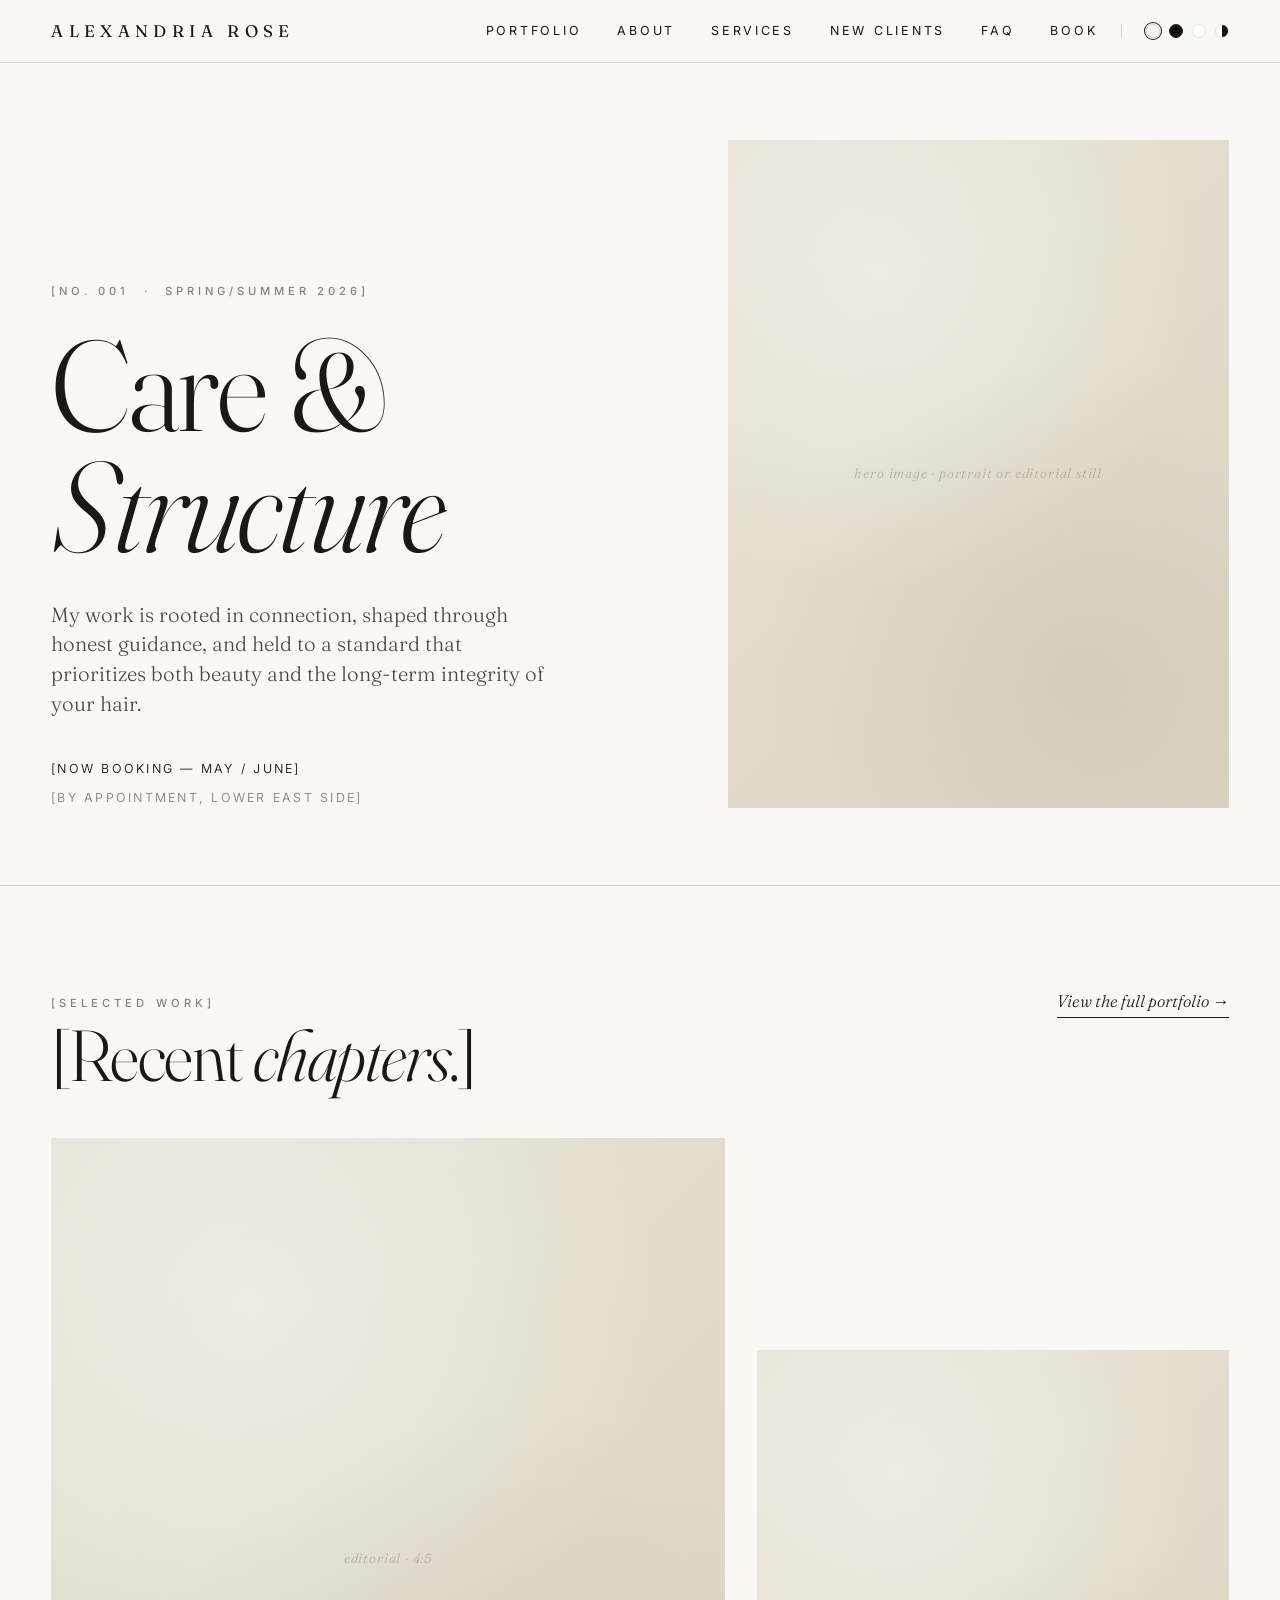
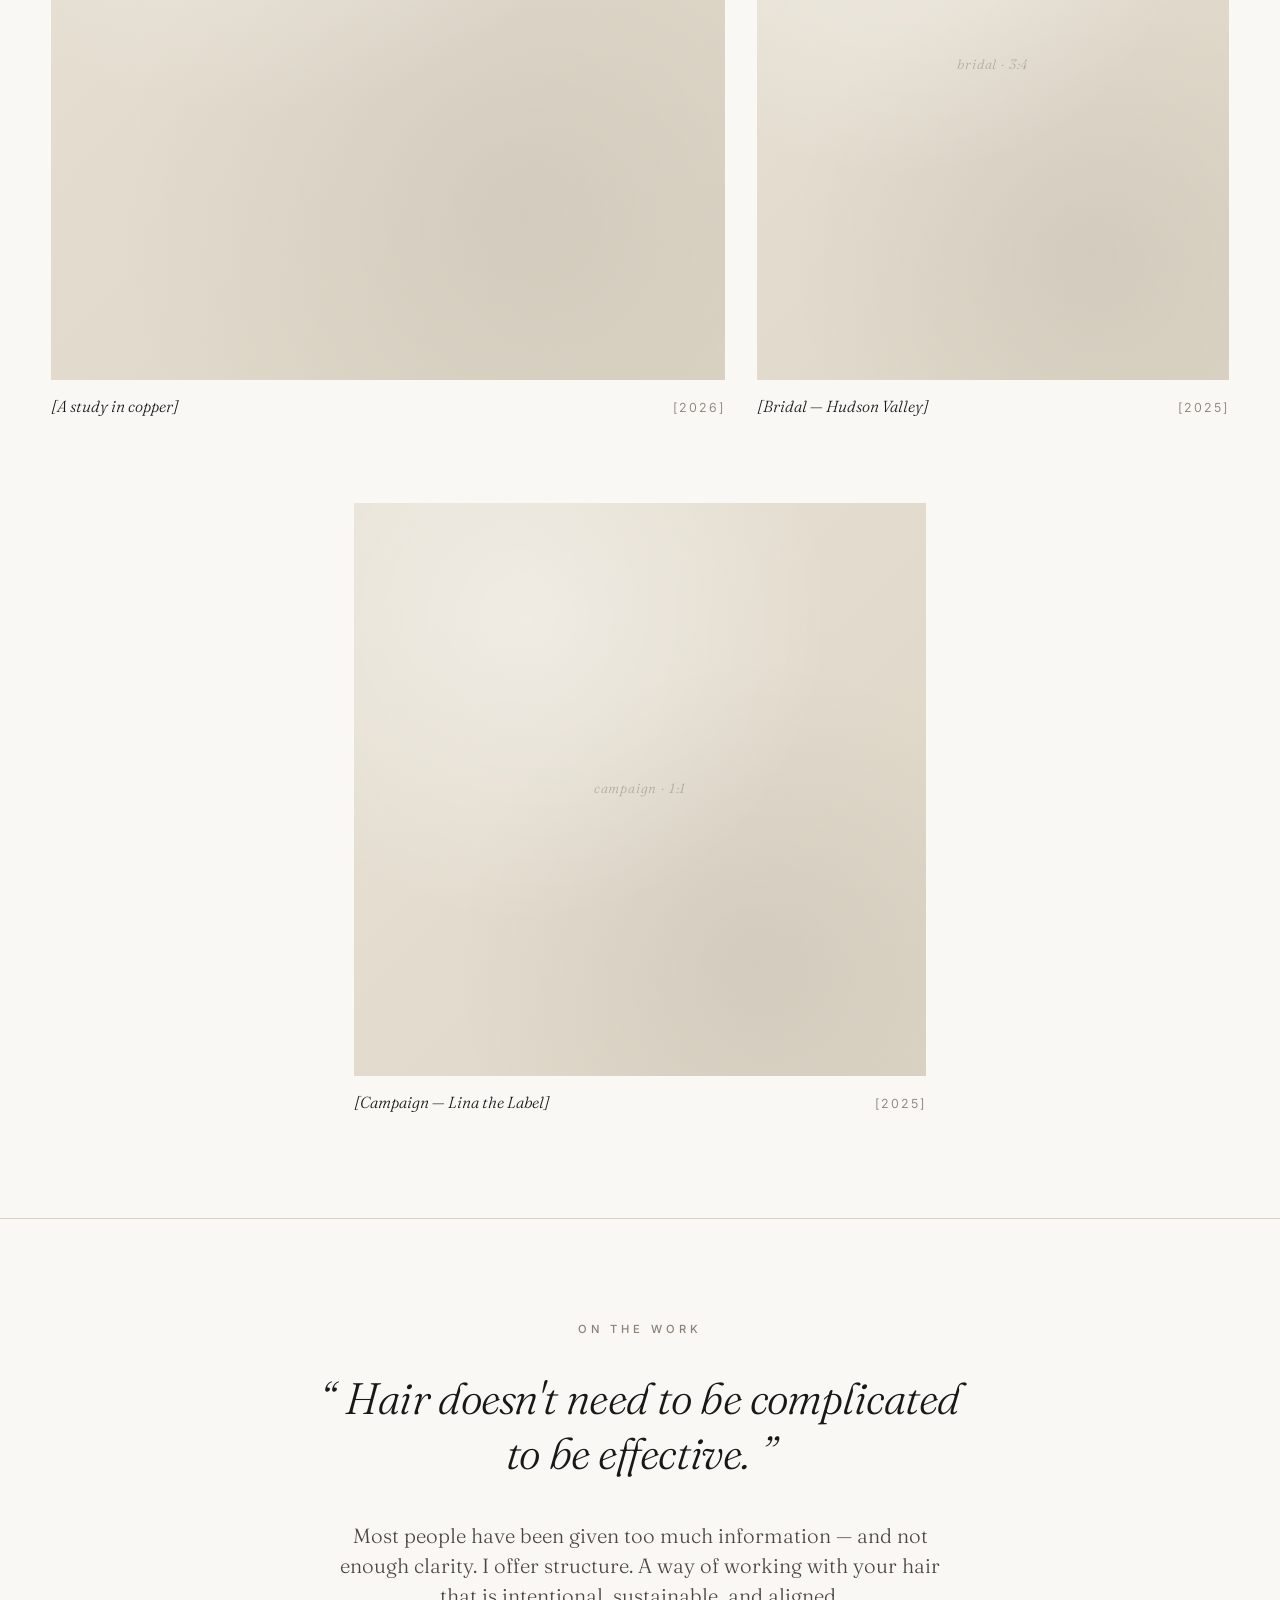
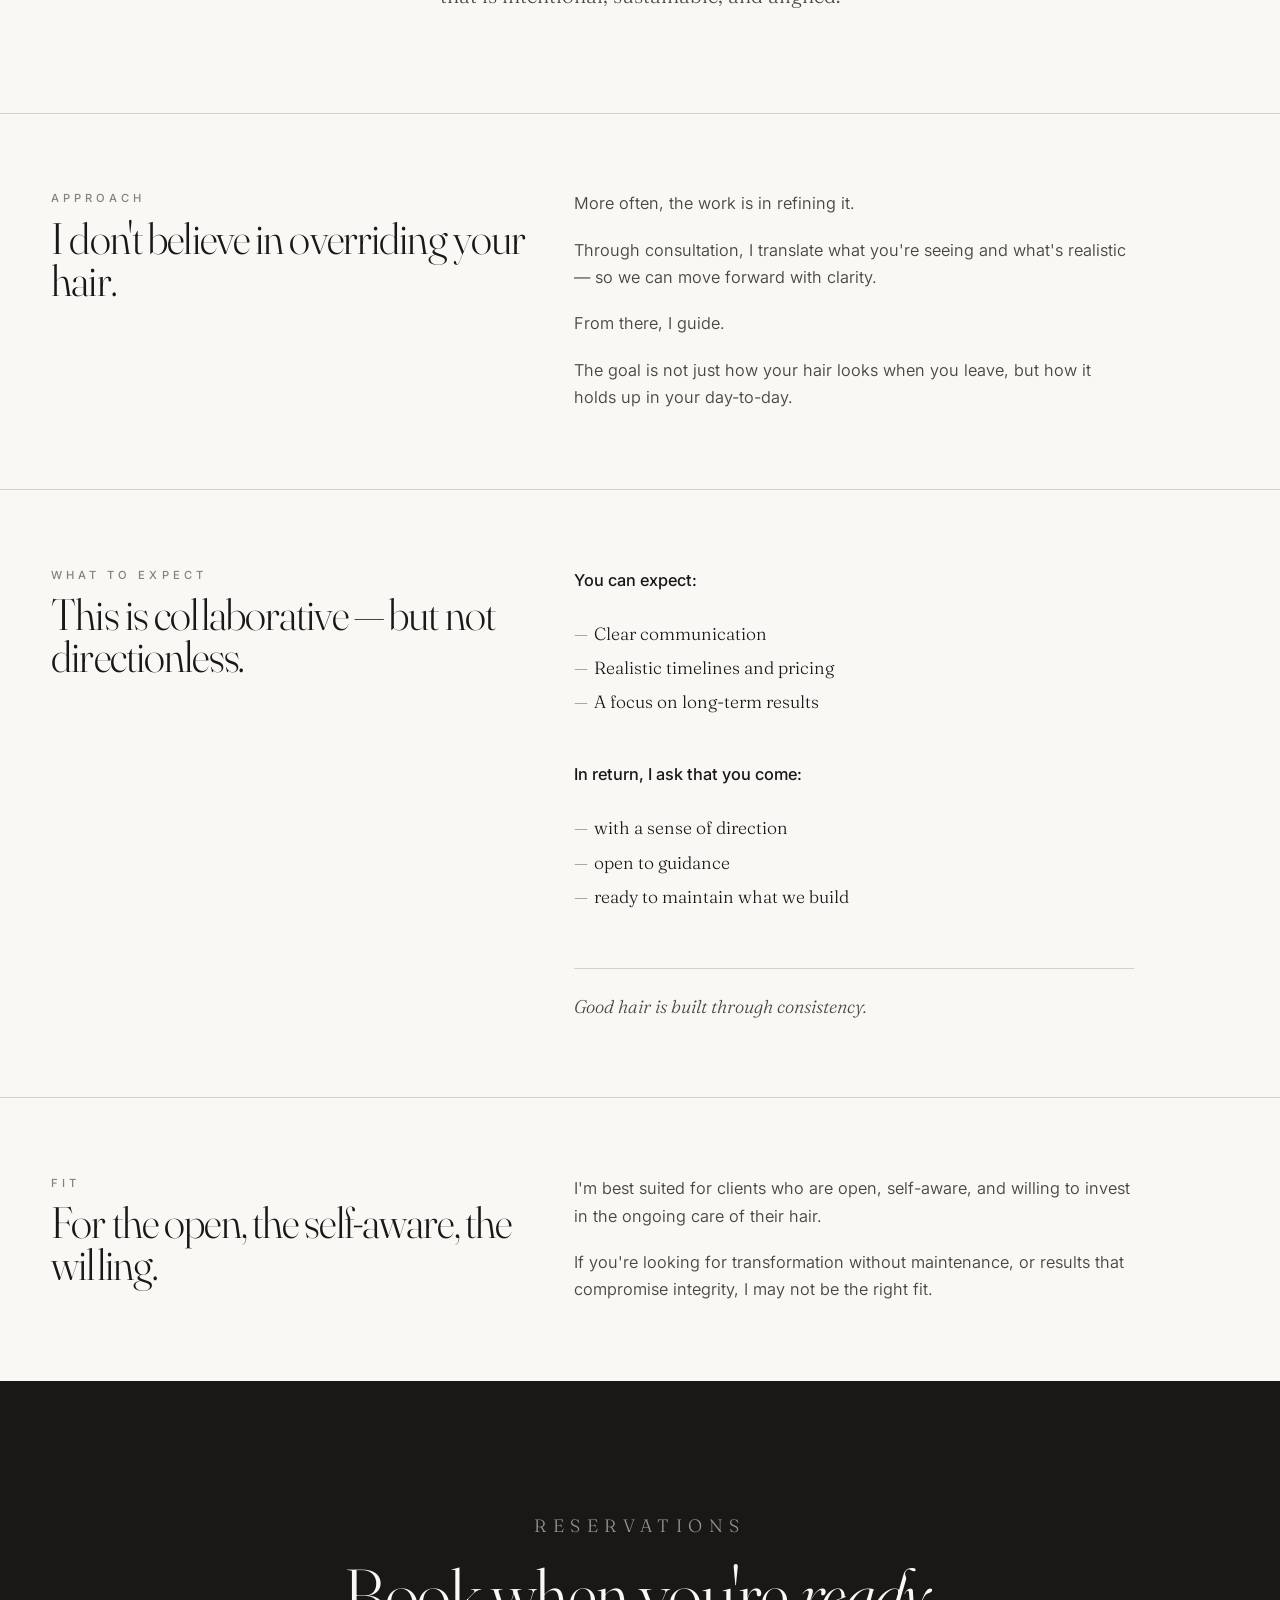
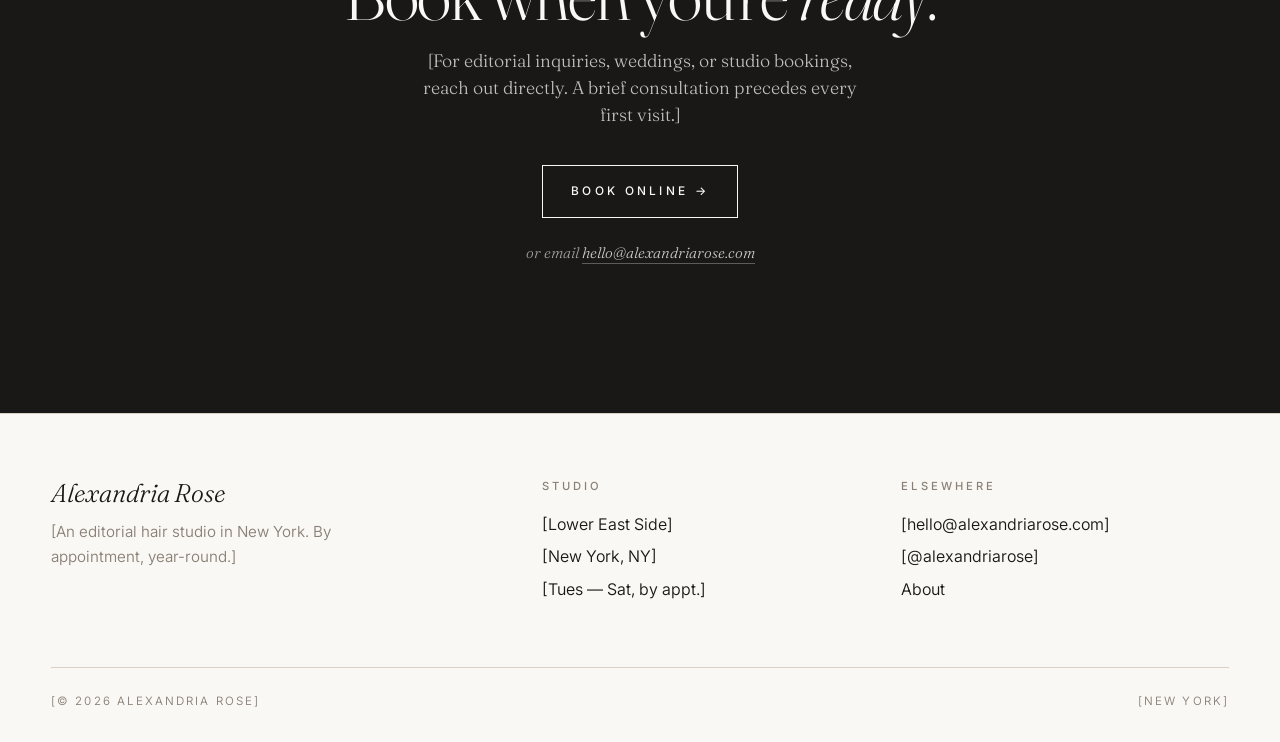
==== commit 12dadf1c: "Set hero headline to "Care & Structure" Replaces the placeholder "Alexandria Rose" hero with the bra" ====
--- a/index.html
+++ b/index.html
@@ -52,7 +52,7 @@
       <div class="hero-text">
         <p class="eyebrow">[No. 001 &nbsp;·&nbsp; Spring/Summer 2026]</p>
         <h1 class="display" style="margin-top: 1.5rem;">
-          Alexandria<br /><em>Rose</em>
+          Care &amp;<br /><em>Structure</em>
         </h1>
         <p class="lede" style="margin-top: 2rem;">
           My work is rooted in connection, shaped through honest guidance, and held to a standard that prioritizes both beauty and the long-term integrity of your hair.
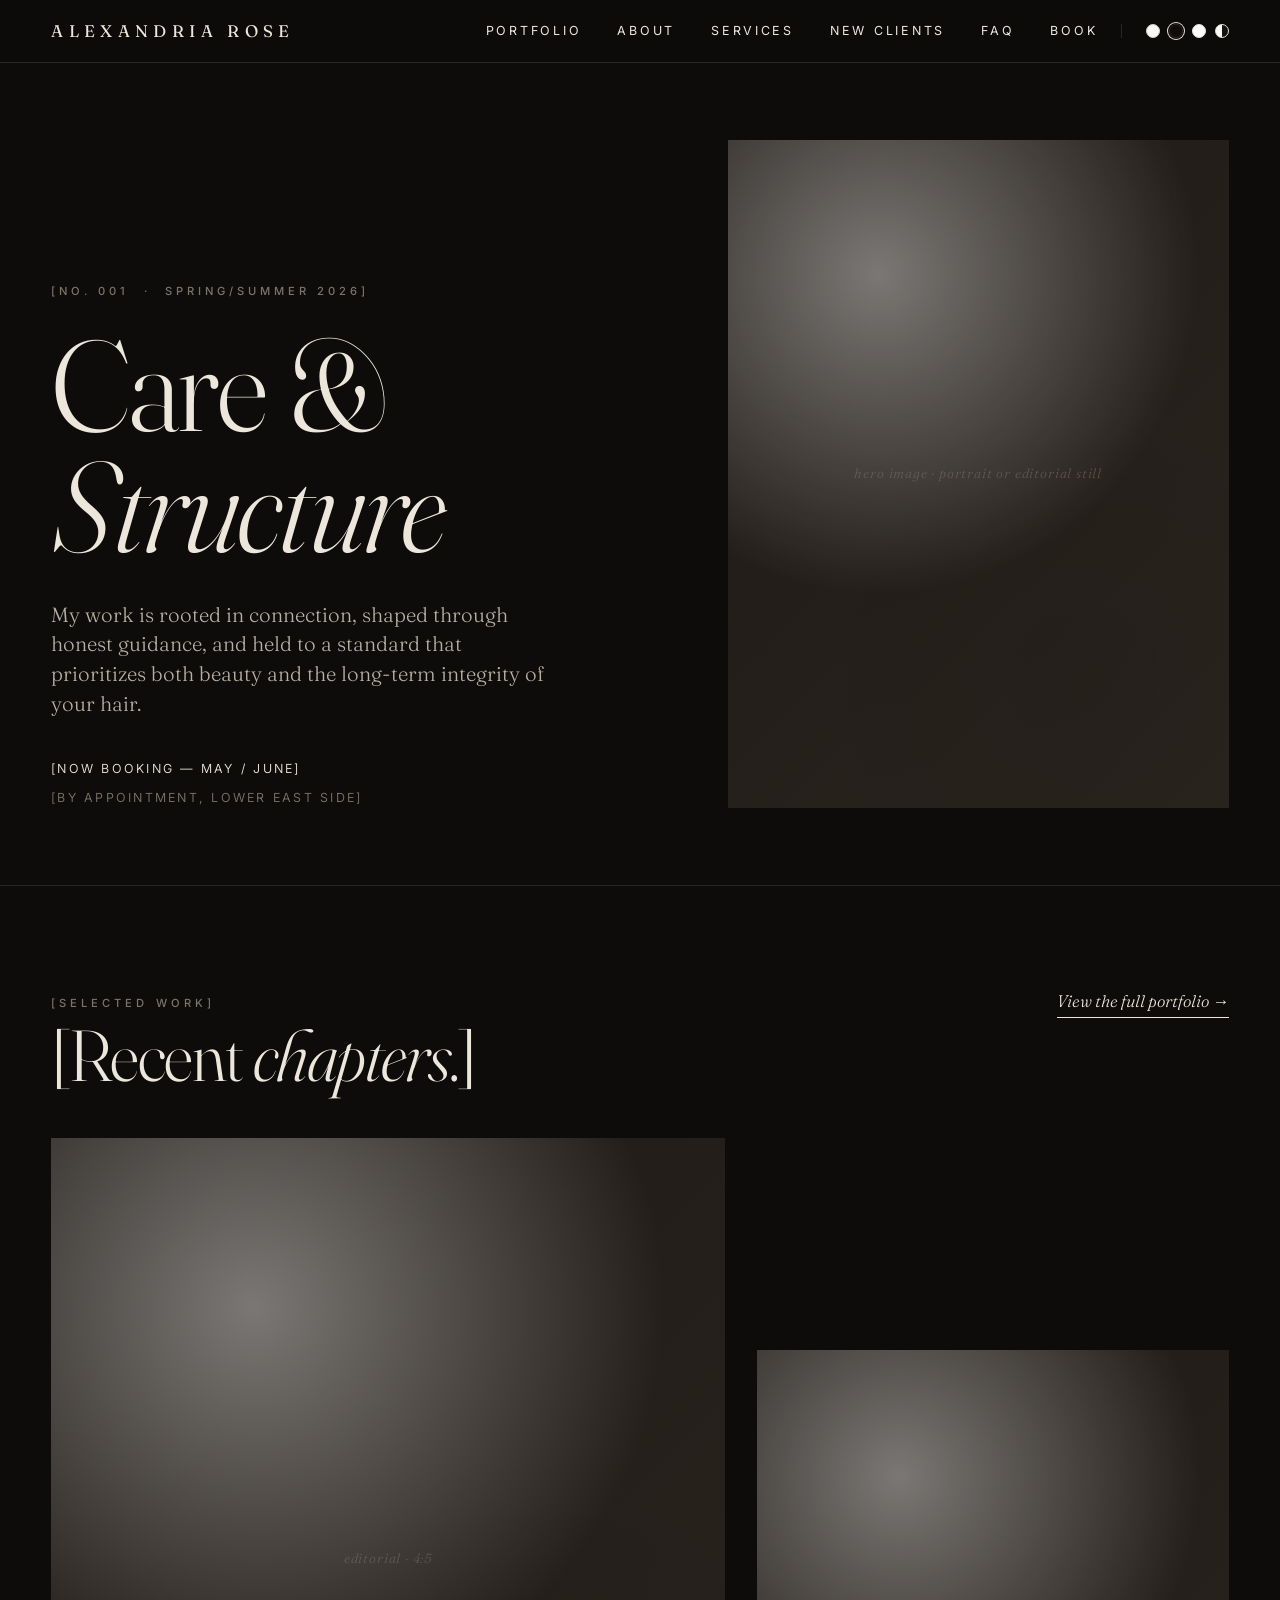
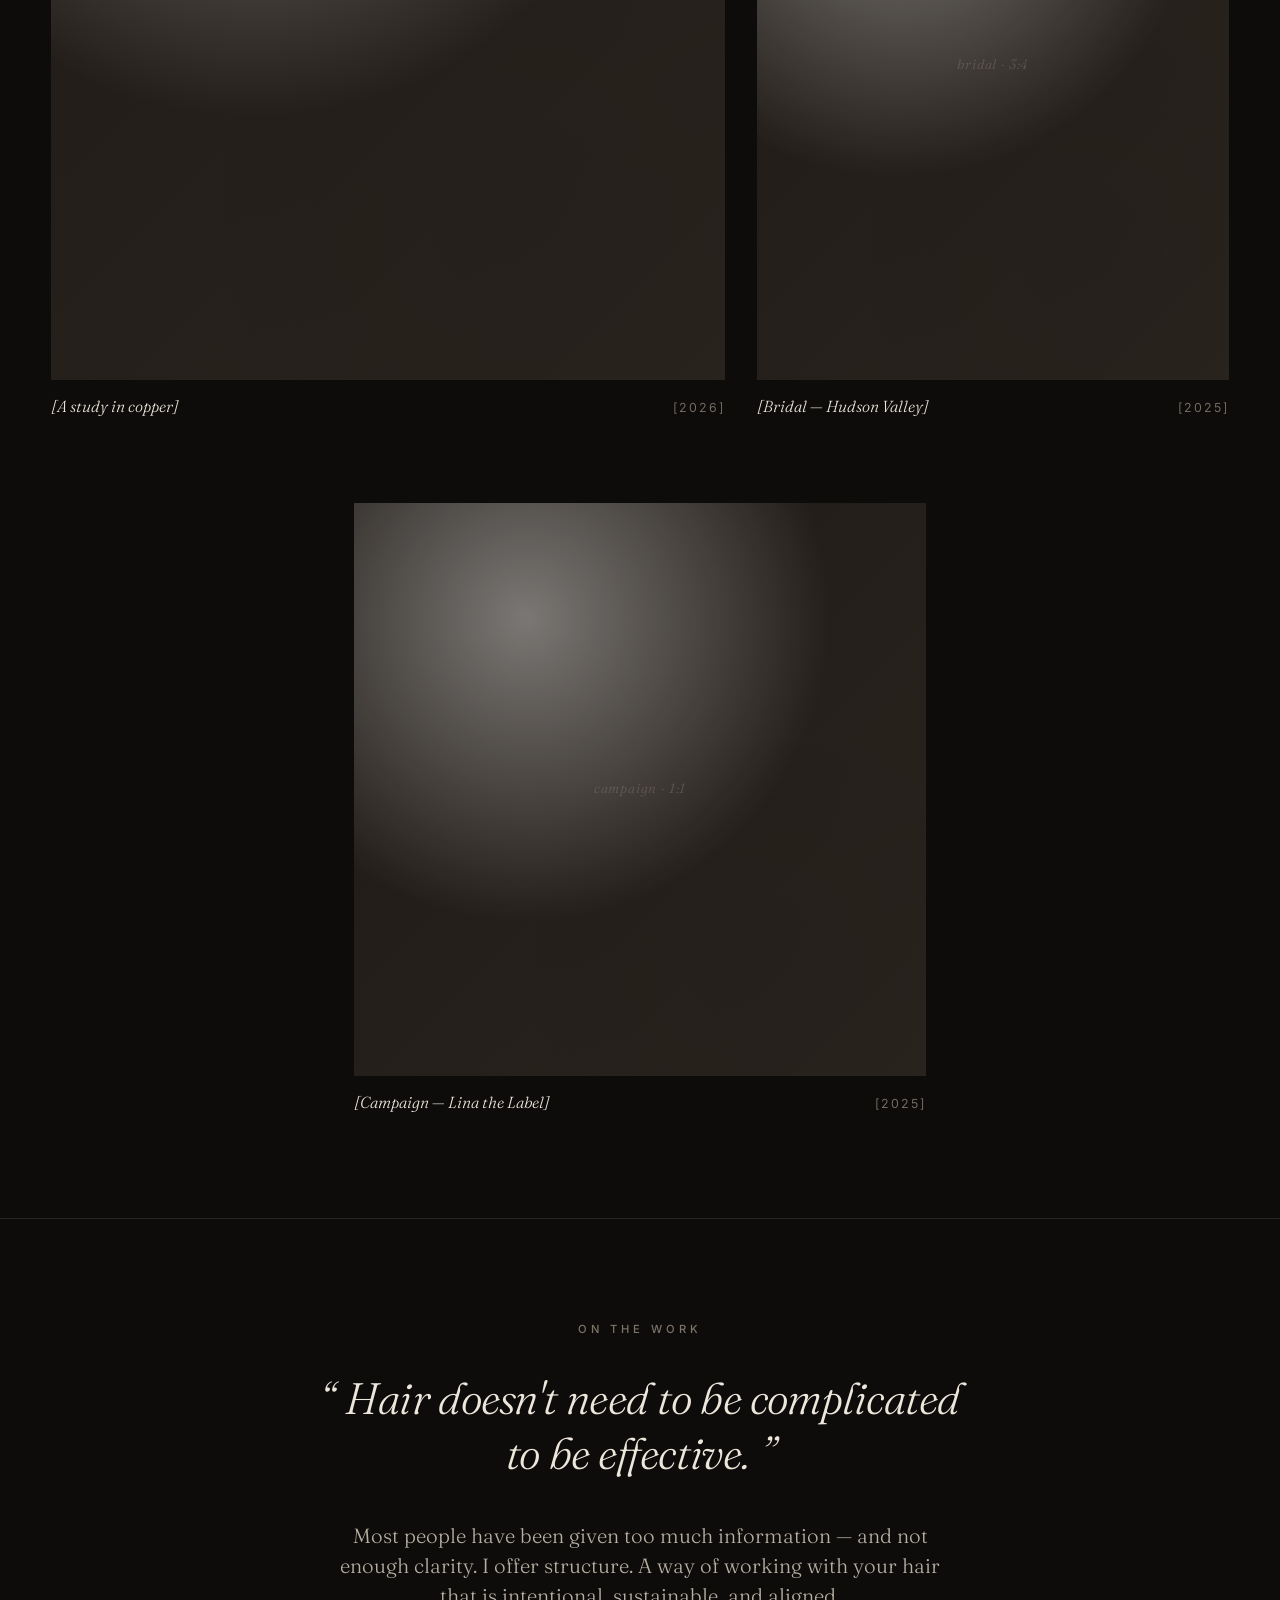
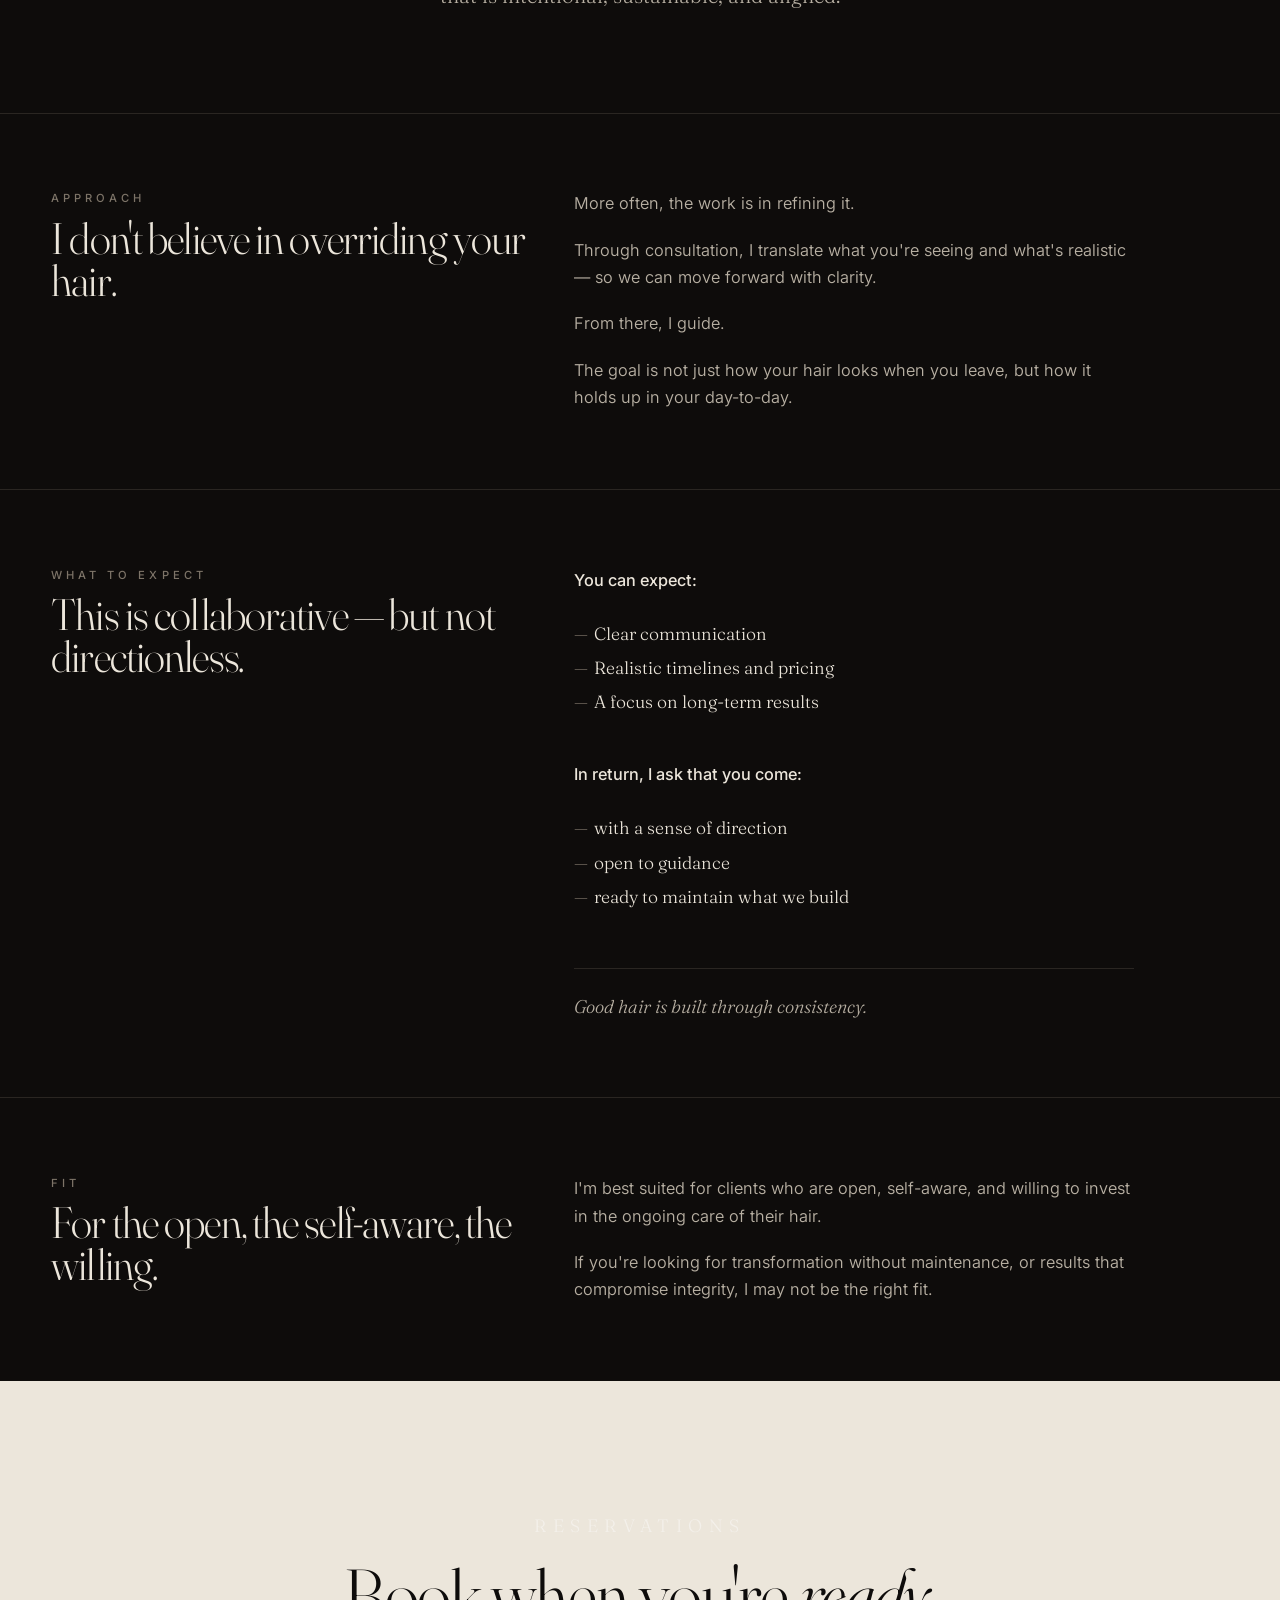
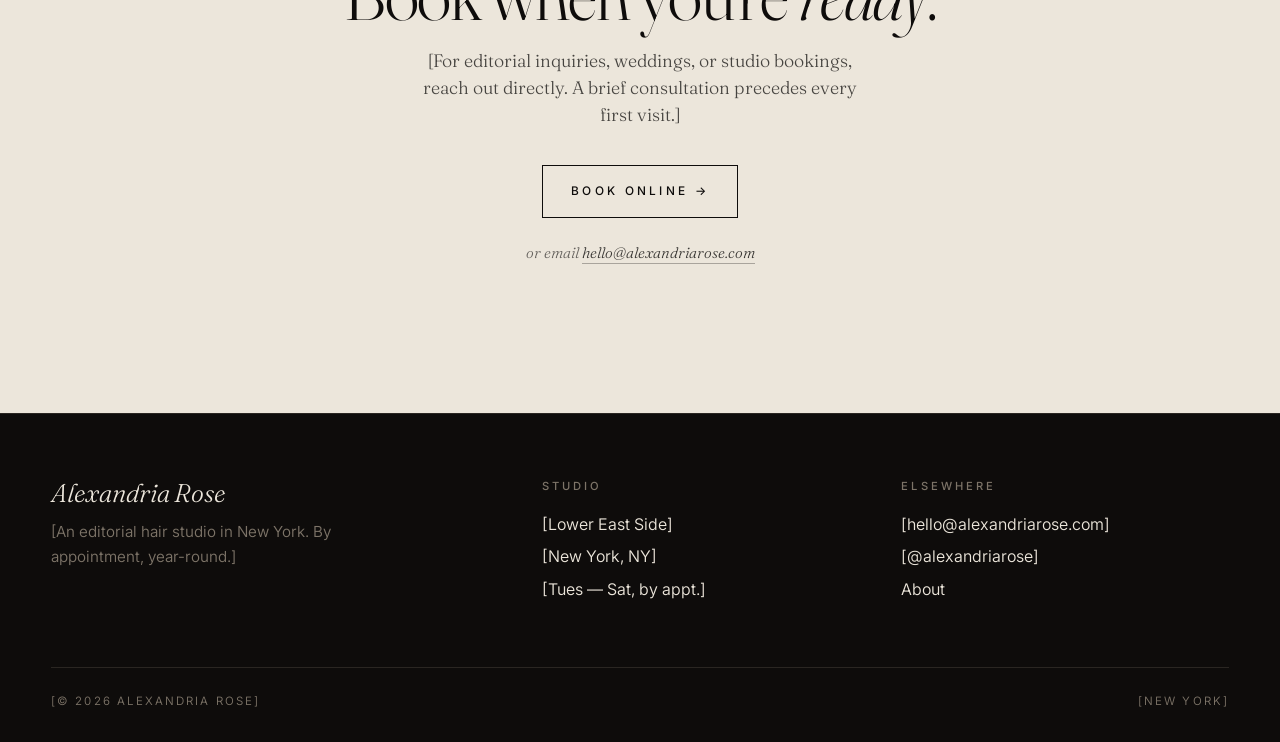
==== commit 159437b4: "Default to ink (dark) theme First-time visitors now land on the dark editorial theme. localStorage s" ====
--- a/index.html
+++ b/index.html
@@ -12,10 +12,10 @@
     (function () {
       try {
         var t = localStorage.getItem("ar-theme");
-        if (!t) t = (window.matchMedia && matchMedia("(prefers-color-scheme: dark)").matches) ? "ink" : "cream";
+        if (!t) t = "ink";
         document.documentElement.setAttribute("data-theme", t);
       } catch (e) {
-        document.documentElement.setAttribute("data-theme", "cream");
+        document.documentElement.setAttribute("data-theme", "ink");
       }
     })();
   </script>
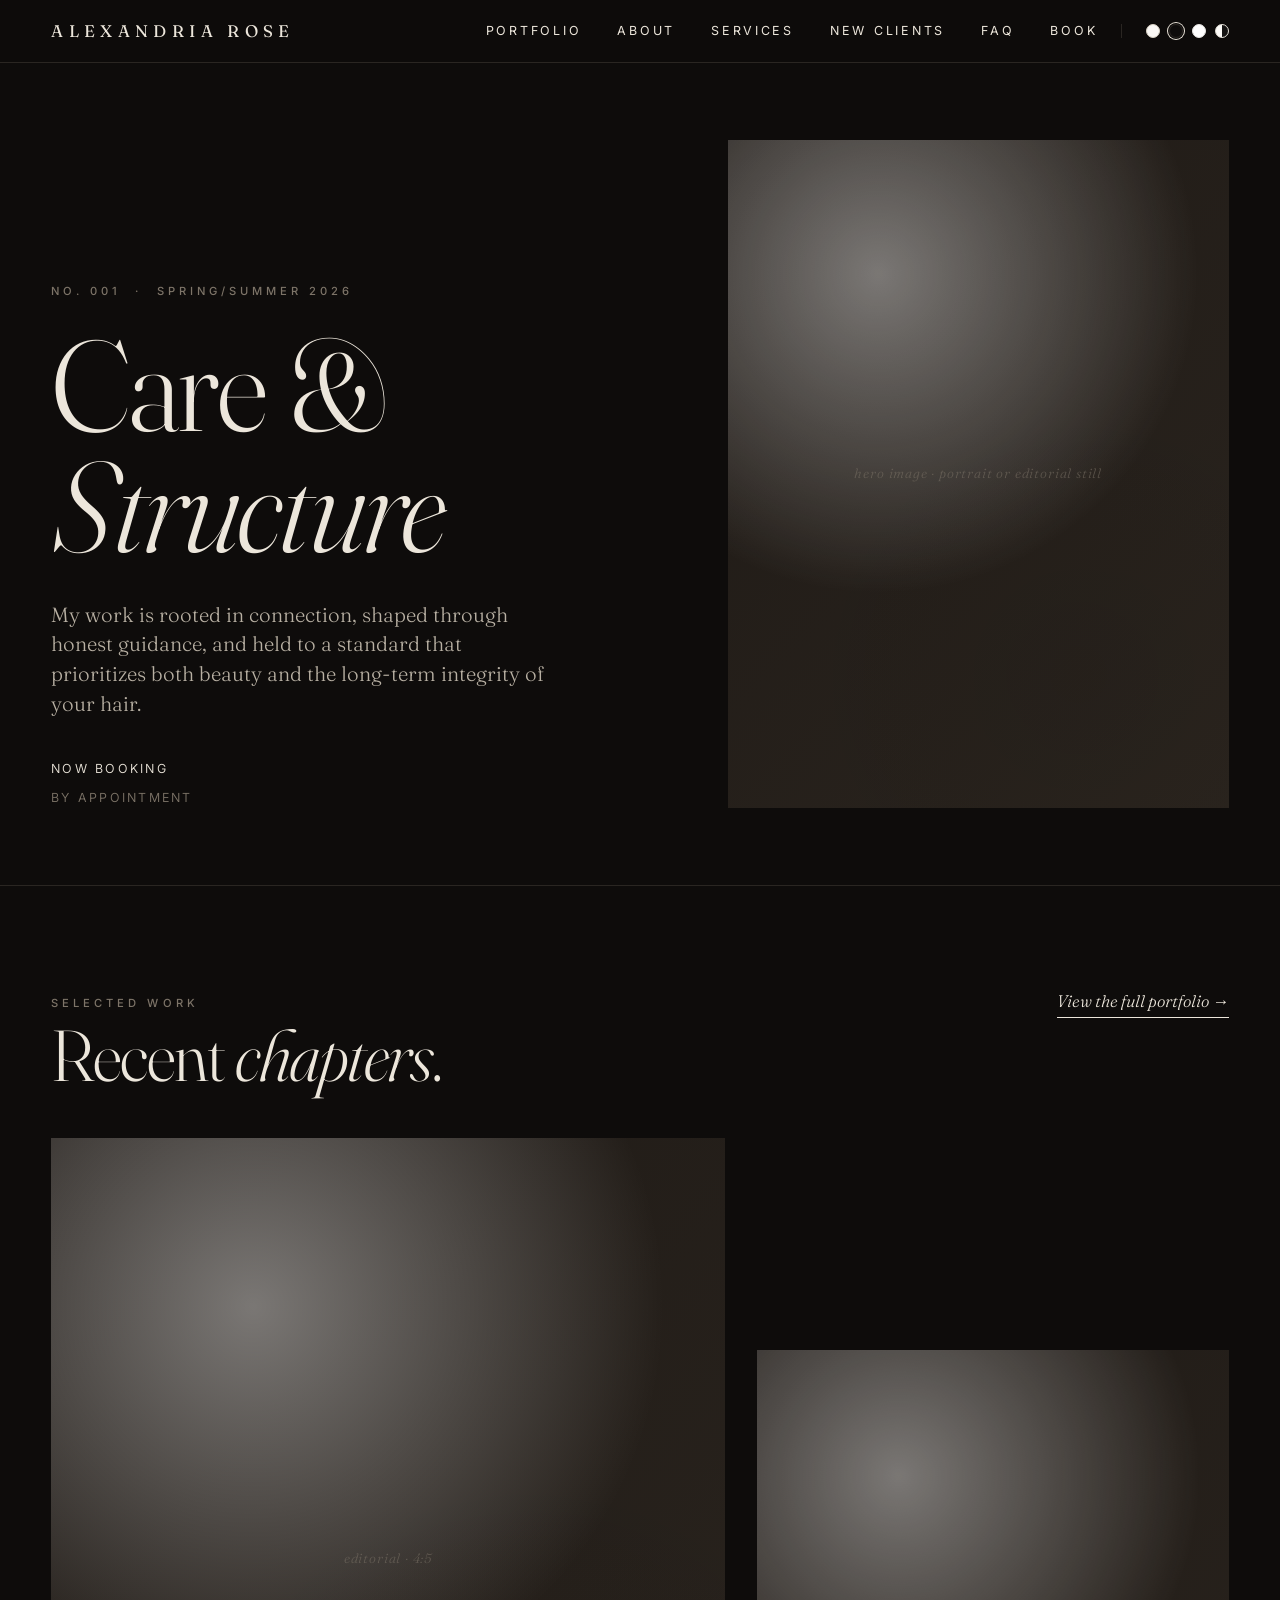
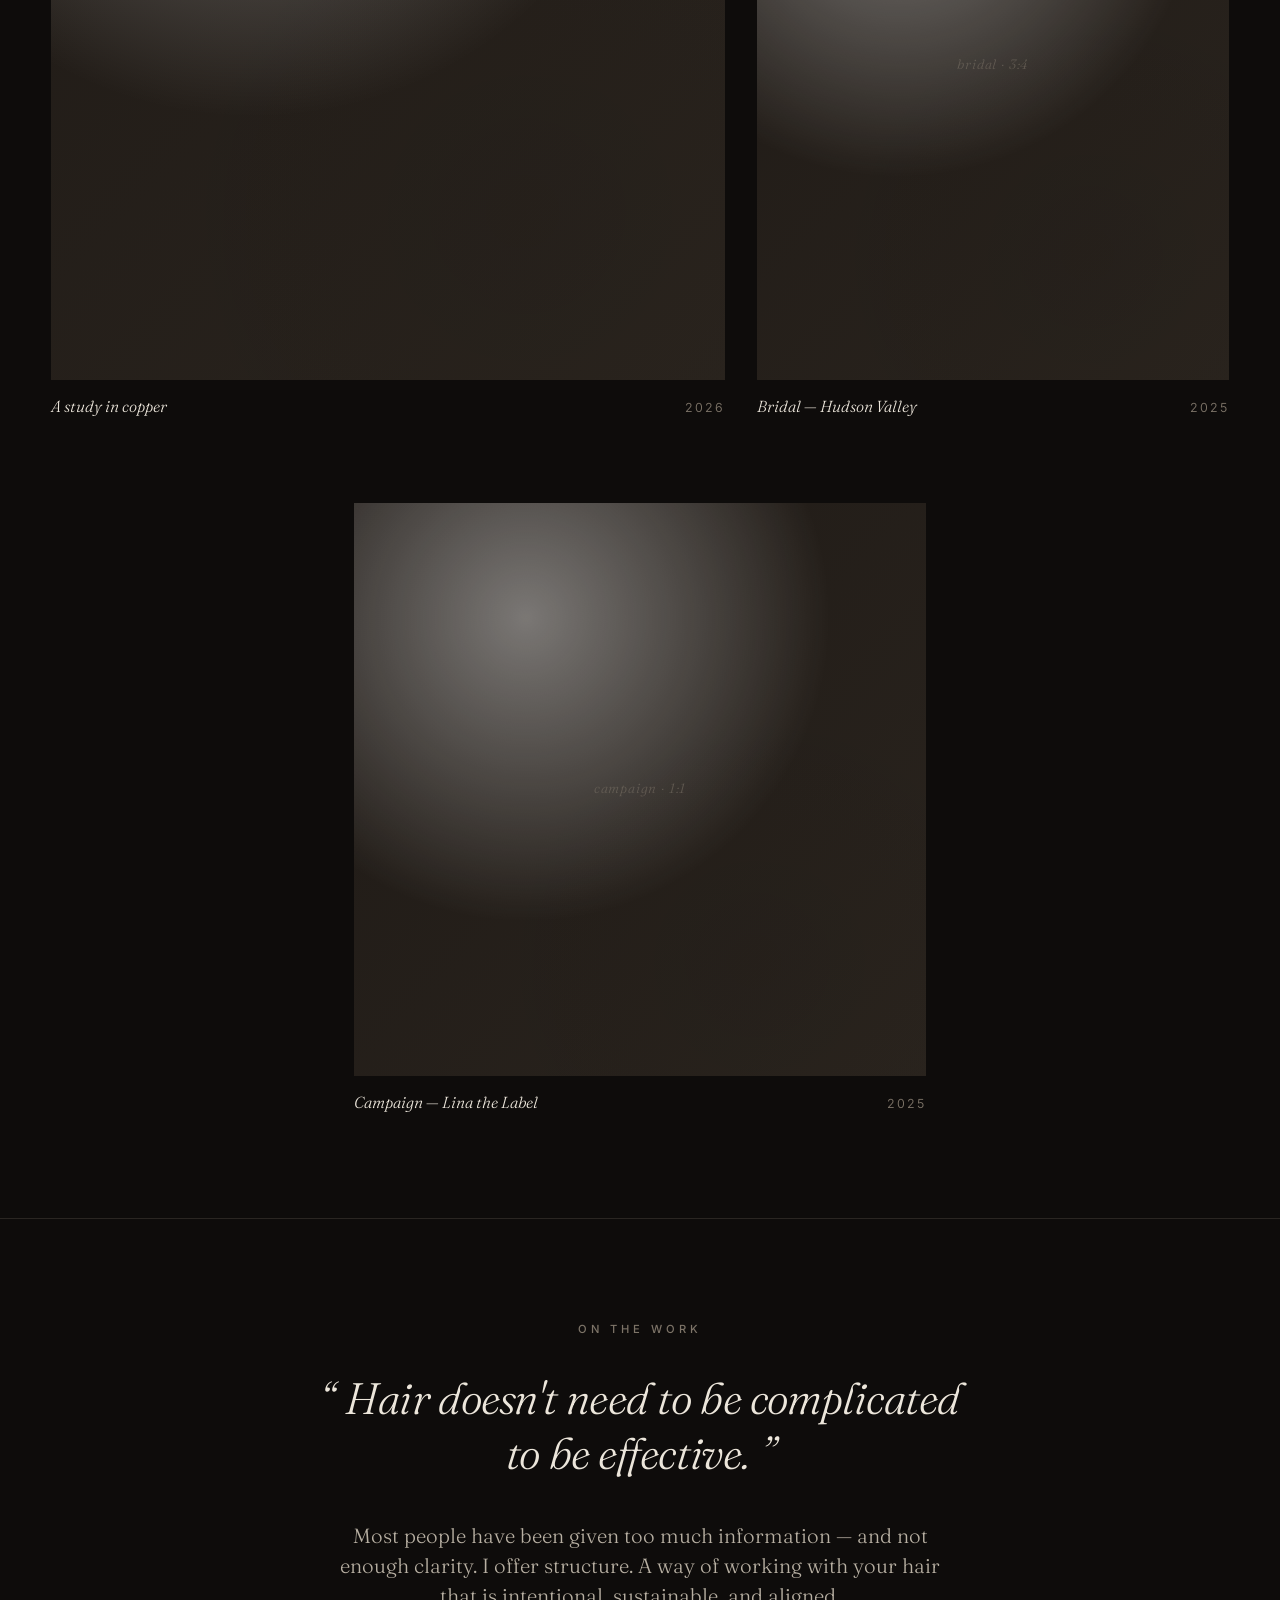
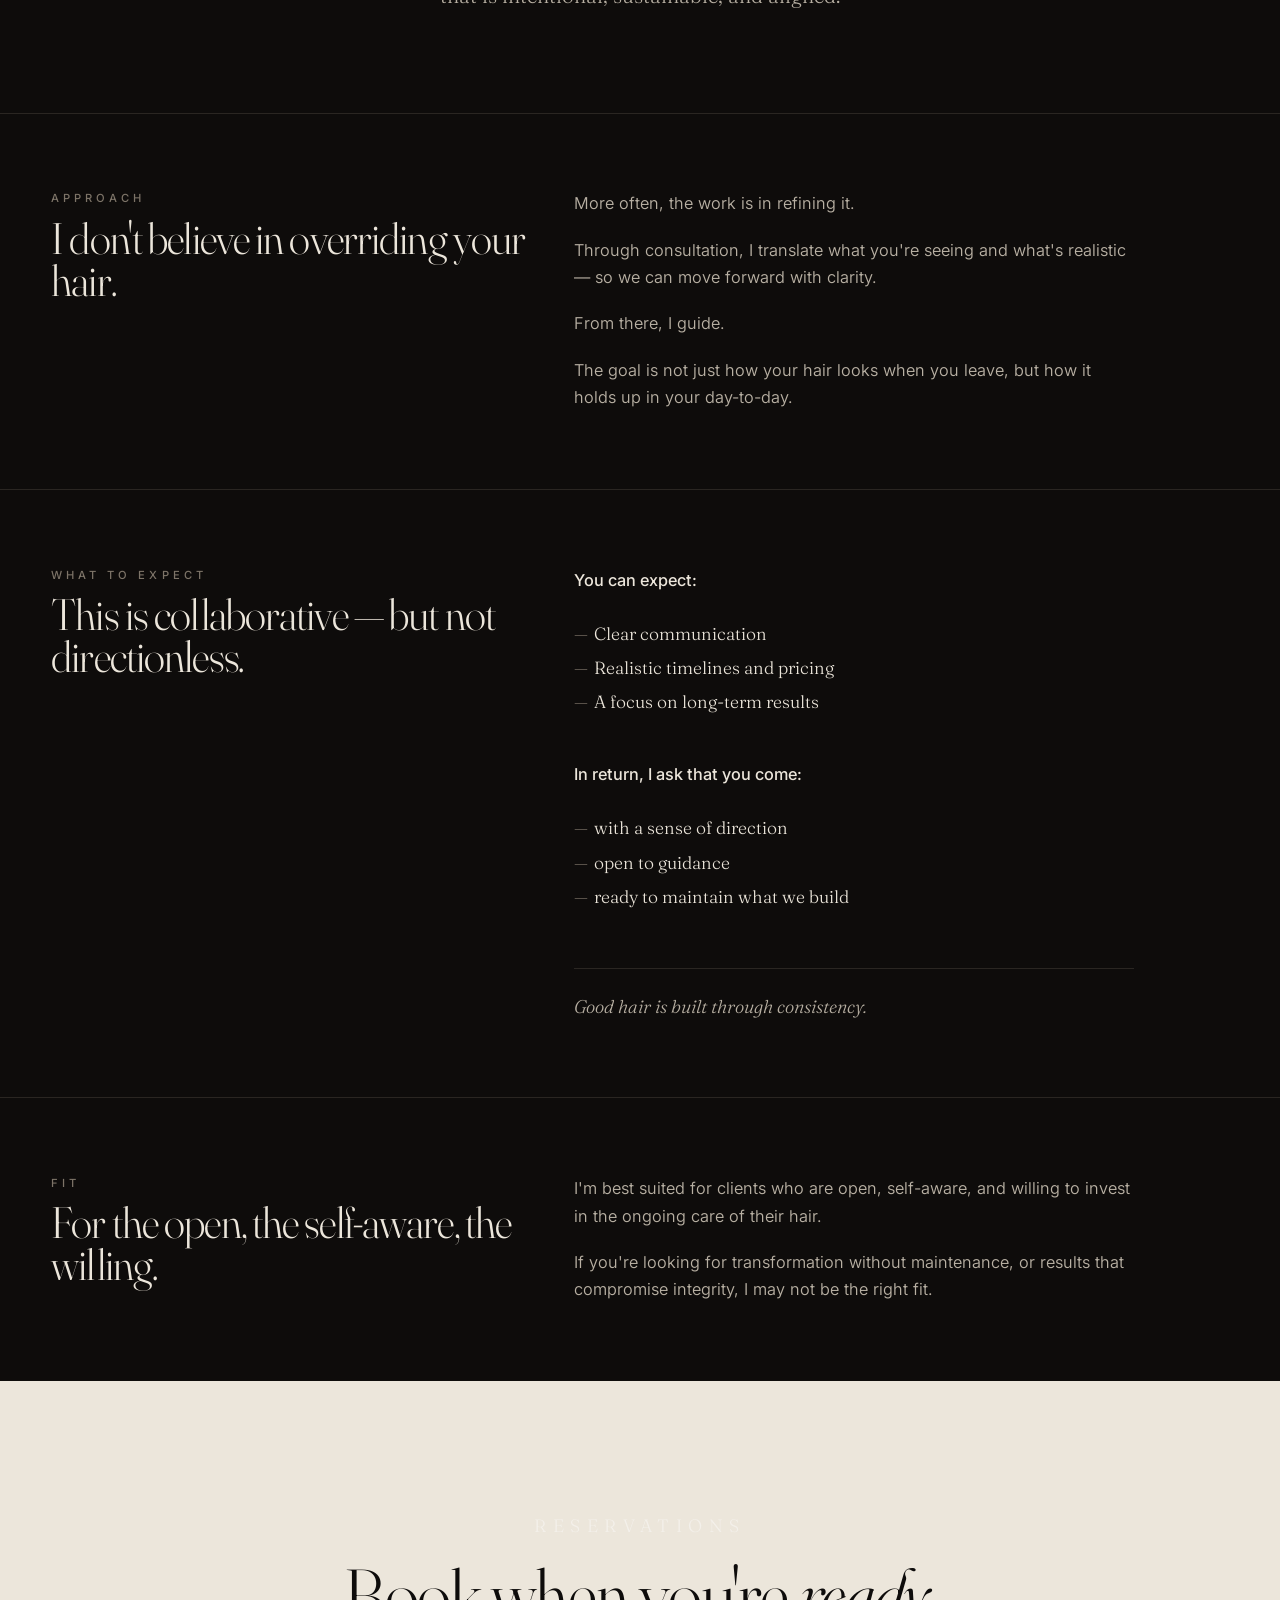
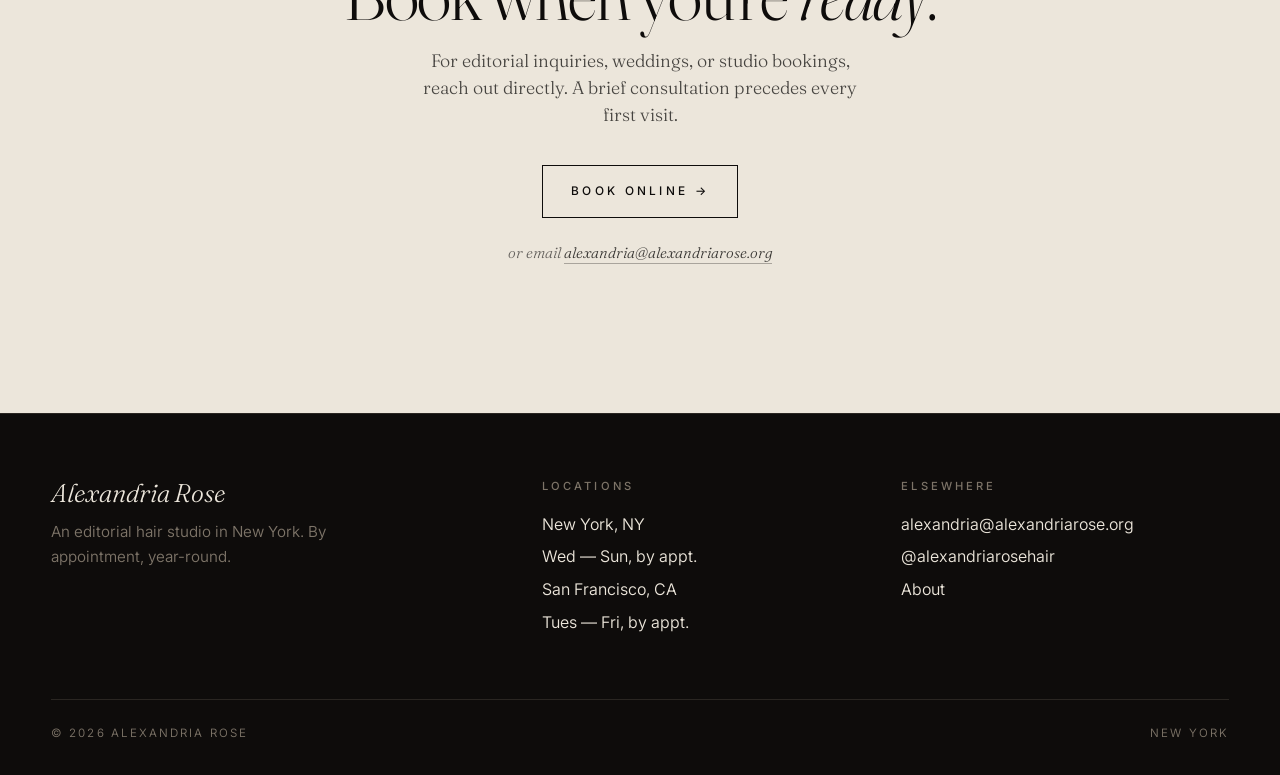
==== commit 9124ef8d: "Add inline photo uploader and real site content Tap-to-upload on placeholder tiles: pick a photo, it" ====
--- a/index.html
+++ b/index.html
@@ -50,7 +50,7 @@
   <section class="hero container">
     <div class="hero-grid">
       <div class="hero-text">
-        <p class="eyebrow">[No. 001 &nbsp;·&nbsp; Spring/Summer 2026]</p>
+        <p class="eyebrow">No. 001 &nbsp;·&nbsp; Spring/Summer 2026</p>
         <h1 class="display" style="margin-top: 1.5rem;">
           Care &amp;<br /><em>Structure</em>
         </h1>
@@ -58,8 +58,8 @@
           My work is rooted in connection, shaped through honest guidance, and held to a standard that prioritizes both beauty and the long-term integrity of your hair.
         </p>
         <div class="hero-meta">
-          <span>[Now booking &mdash; May / June]</span>
-          <span>[By appointment, Lower East Side]</span>
+          <span>Now booking</span>
+          <span>By appointment</span>
         </div>
       </div>
       <div class="hero-image ph" data-label="hero image · portrait or editorial still"></div>
@@ -70,8 +70,8 @@
     <div class="container">
       <div class="section-head">
         <div>
-          <p class="eyebrow">[Selected work]</p>
-          <h2 class="display" style="margin-top: 0.5rem;">[Recent <em>chapters</em>.]</h2>
+          <p class="eyebrow">Selected work</p>
+          <h2 class="display" style="margin-top: 0.5rem;">Recent <em>chapters</em>.</h2>
         </div>
         <a href="portfolio.html" class="btn-inline">View the full portfolio →</a>
       </div>
@@ -80,22 +80,22 @@
         <a class="work" href="portfolio.html">
           <div class="ph" data-label="editorial · 4:5"></div>
           <div class="work-meta">
-            <span class="title">[A study in copper]</span>
-            <span>[2026]</span>
+            <span class="title">A study in copper</span>
+            <span>2026</span>
           </div>
         </a>
         <a class="work" href="portfolio.html">
           <div class="ph" data-label="bridal · 3:4"></div>
           <div class="work-meta">
-            <span class="title">[Bridal — Hudson Valley]</span>
-            <span>[2025]</span>
+            <span class="title">Bridal — Hudson Valley</span>
+            <span>2025</span>
           </div>
         </a>
         <a class="work" href="portfolio.html">
           <div class="ph" data-label="campaign · 1:1"></div>
           <div class="work-meta">
-            <span class="title">[Campaign — Lina the Label]</span>
-            <span>[2025]</span>
+            <span class="title">Campaign — Lina the Label</span>
+            <span>2025</span>
           </div>
         </a>
       </div>
@@ -176,11 +176,11 @@
     <p class="eyebrow" style="color: rgba(250,248,245,0.55); margin-bottom: 1.25rem;">Reservations</p>
     <h2 class="display">Book when you're <em>ready</em>.</h2>
     <p>
-      [For editorial inquiries, weddings, or studio bookings, reach out directly. A brief consultation precedes every first visit.]
+      For editorial inquiries, weddings, or studio bookings, reach out directly. A brief consultation precedes every first visit.
     </p>
     <!-- TODO: revert to https://book.squareup.com/PLACEHOLDER-MERCHANT-ID once Alexandria's Square account is live -->
     <a href="https://book.squareup.com/appointments/zo3bj4b3x8dtio/location/AQ8QAAS9N67HR/services" target="_blank" rel="noopener" class="btn">Book online →</a>
-      <p class="cta-secondary">or email <a href="mailto:hello@alexandriarose.com">hello@alexandriarose.com</a></p>
+      <p class="cta-secondary">or email <a href="mailto:alexandria@alexandriarose.org">alexandria@alexandriarose.org</a></p>
   </section>
 
 </main>
@@ -190,32 +190,34 @@
     <div class="footer-grid">
       <div>
         <p class="brand">Alexandria Rose</p>
-        <p class="brand-sub">[An editorial hair studio in New York. By appointment, year-round.]</p>
+        <p class="brand-sub">An editorial hair studio in New York. By appointment, year-round.</p>
       </div>
       <div>
-        <h5>Studio</h5>
+        <h5>Locations</h5>
         <ul>
-          <li>[Lower East Side]</li>
-          <li>[New York, NY]</li>
-          <li>[Tues — Sat, by appt.]</li>
+          <li>New York, NY</li>
+          <li>Wed — Sun, by appt.</li>
+          <li>San Francisco, CA</li>
+          <li>Tues — Fri, by appt.</li>
         </ul>
       </div>
       <div>
         <h5>Elsewhere</h5>
         <ul>
-          <li><a href="mailto:hello@alexandriarose.com">[hello@alexandriarose.com]</a></li>
-          <li><a href="https://instagram.com/" target="_blank" rel="noopener">[@alexandriarose]</a></li>
+          <li><a href="mailto:alexandria@alexandriarose.org">alexandria@alexandriarose.org</a></li>
+          <li><a href="https://instagram.com/alexandriarosehair" target="_blank" rel="noopener">@alexandriarosehair</a></li>
           <li><a href="about.html">About</a></li>
         </ul>
       </div>
     </div>
     <div class="legal">
-      <span>[© 2026 Alexandria Rose]</span>
-      <span>[New York]</span>
+      <span>© 2026 Alexandria Rose</span>
+      <span>New York</span>
     </div>
   </div>
 </footer>
 
 <script src="theme.js"></script>
+<script src="uploader.js"></script>
 </body>
 </html>
--- a/styles.css
+++ b/styles.css
@@ -1467,3 +1467,66 @@
   overflow: hidden;
   touch-action: none;
 }
+
+/* ---- Inline photo uploader ---------------------------------------------- */
+.ph .ph-img {
+  position: absolute;
+  inset: 0;
+  width: 100%;
+  height: 100%;
+  object-fit: cover;
+  display: block;
+}
+.ph.has-image { background: none; }
+.ph.has-image::before,
+.ph.has-image::after { display: none; }
+
+body.edit-mode .ph {
+  cursor: pointer;
+  outline: 2px dashed color-mix(in srgb, var(--accent) 60%, transparent);
+  outline-offset: -2px;
+}
+body.edit-mode .ph:hover { outline: 2px solid var(--accent); }
+
+#upload-bar {
+  position: fixed;
+  left: 0; right: 0; bottom: 0;
+  z-index: 9999;
+  display: flex;
+  gap: 12px;
+  align-items: center;
+  flex-wrap: wrap;
+  padding: 10px 16px;
+  background: var(--ink);
+  color: var(--bg);
+  font-family: var(--sans);
+  font-size: 0.85rem;
+  box-shadow: 0 -2px 16px rgba(0,0,0,0.25);
+}
+#upload-bar .status { flex: 1 1 200px; }
+#upload-bar .status.busy { opacity: 0.7; }
+#upload-bar input {
+  flex: 1 1 200px;
+  min-width: 160px;
+  padding: 7px 9px;
+  border: 1px solid color-mix(in srgb, var(--bg) 40%, transparent);
+  border-radius: 5px;
+  background: color-mix(in srgb, var(--ink) 80%, #000);
+  color: var(--bg);
+  font-family: var(--sans);
+}
+#upload-bar button {
+  padding: 7px 14px;
+  border: 0;
+  border-radius: 5px;
+  cursor: pointer;
+  background: var(--bg);
+  color: var(--ink);
+  font-family: var(--sans);
+  font-weight: 600;
+  font-size: 0.85rem;
+}
+#upload-bar button.ghost {
+  background: transparent;
+  color: color-mix(in srgb, var(--bg) 70%, transparent);
+}
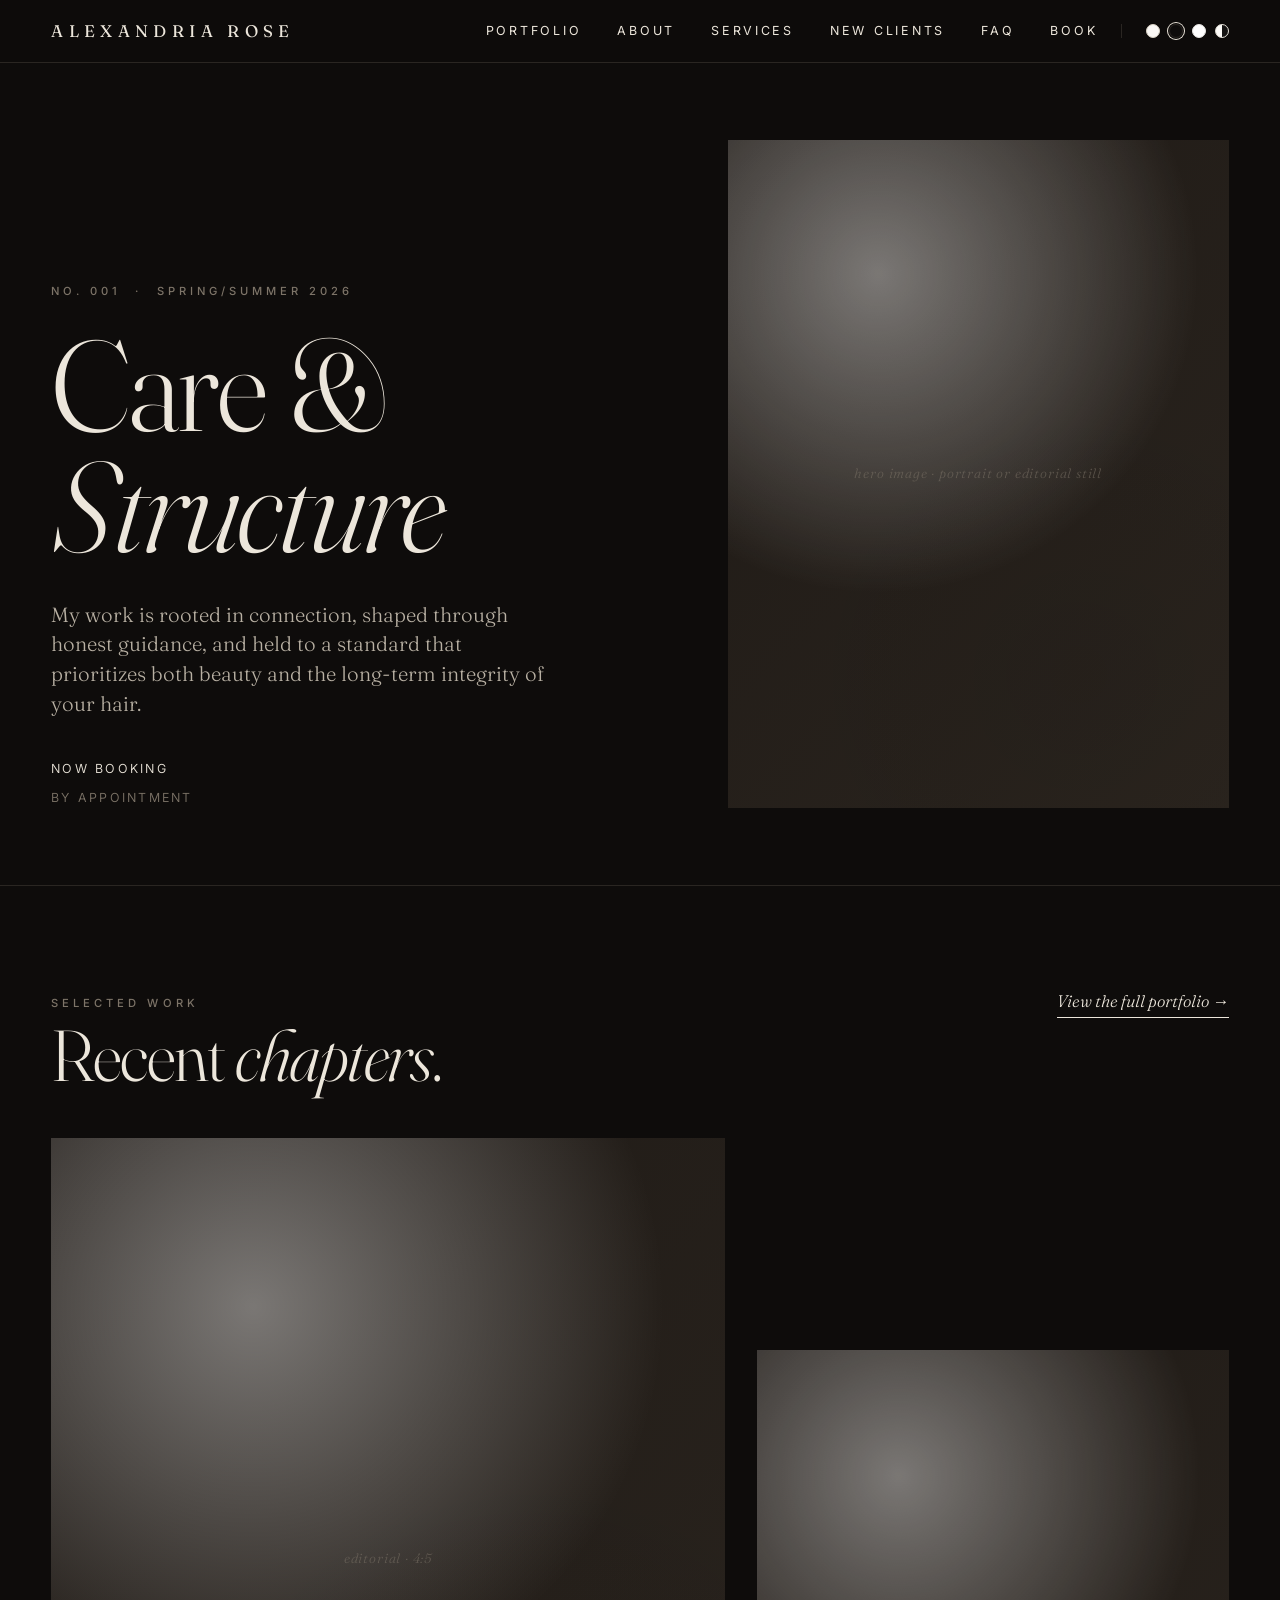
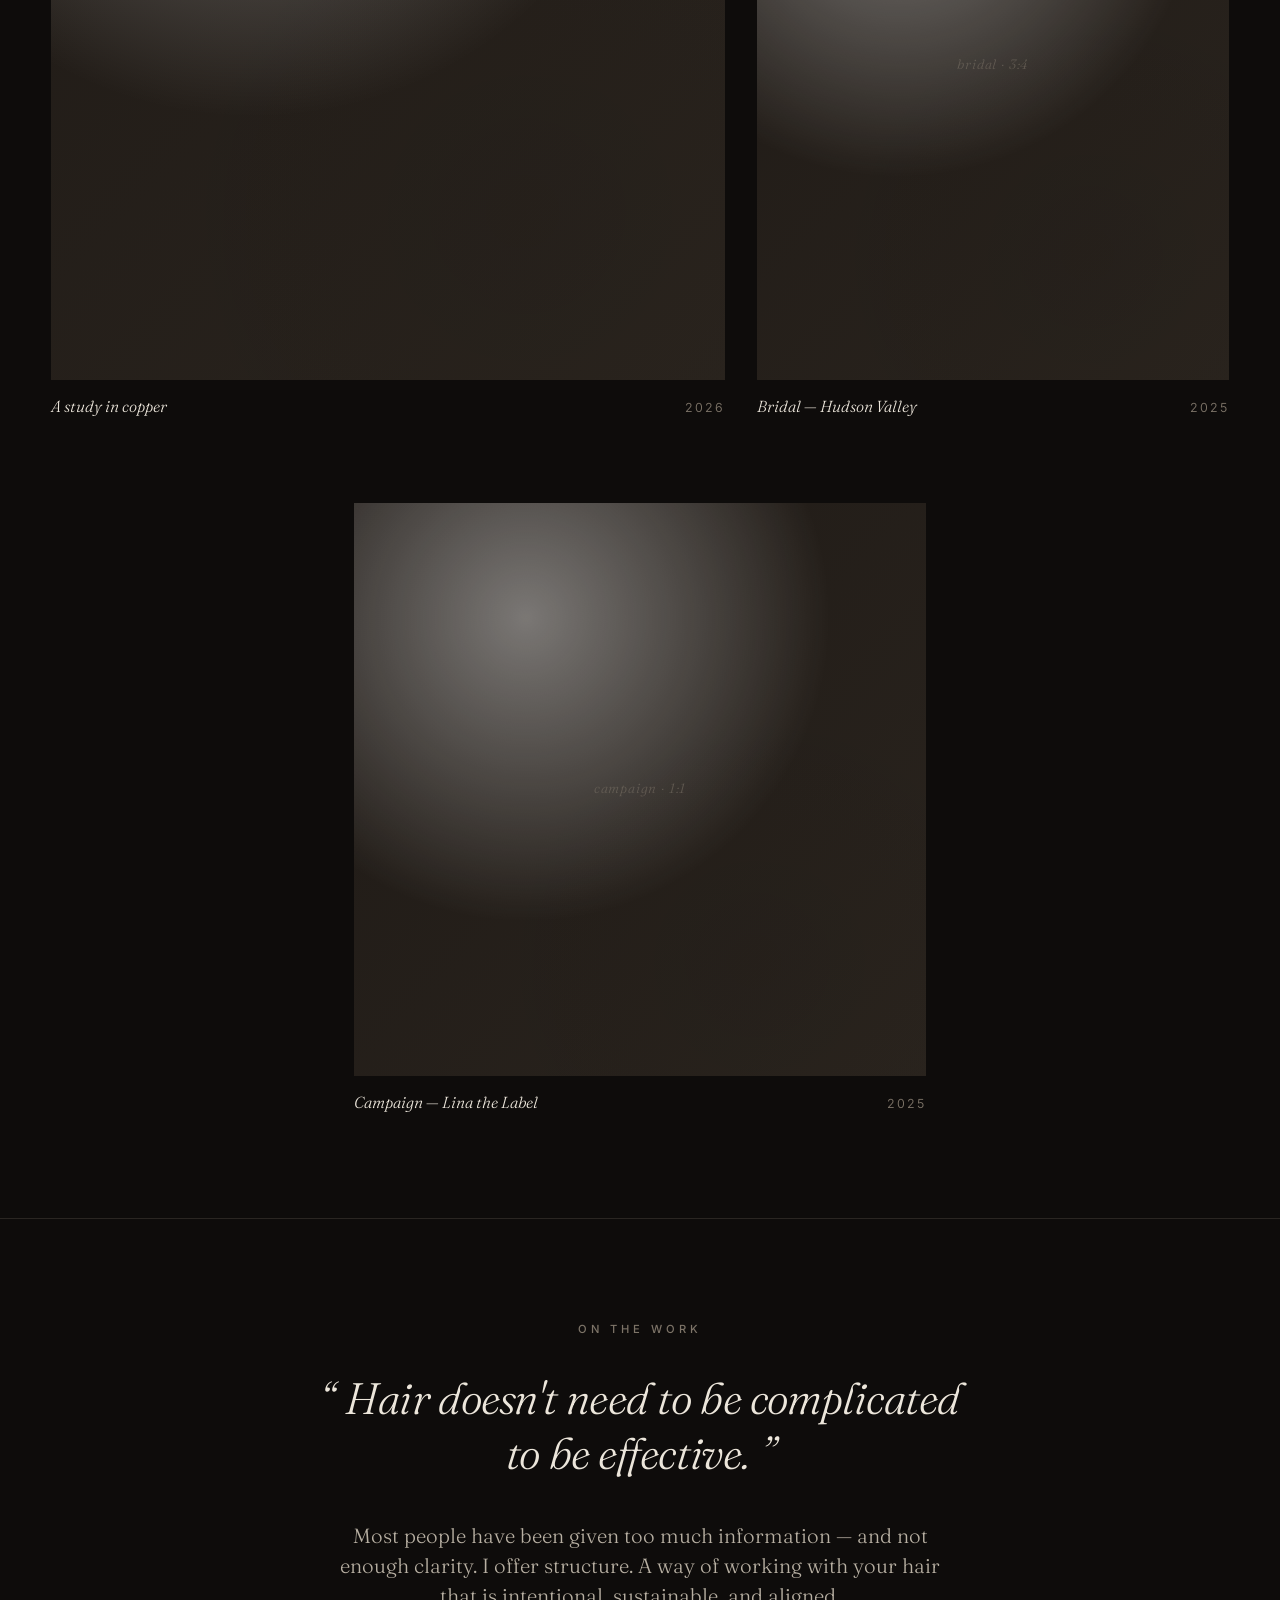
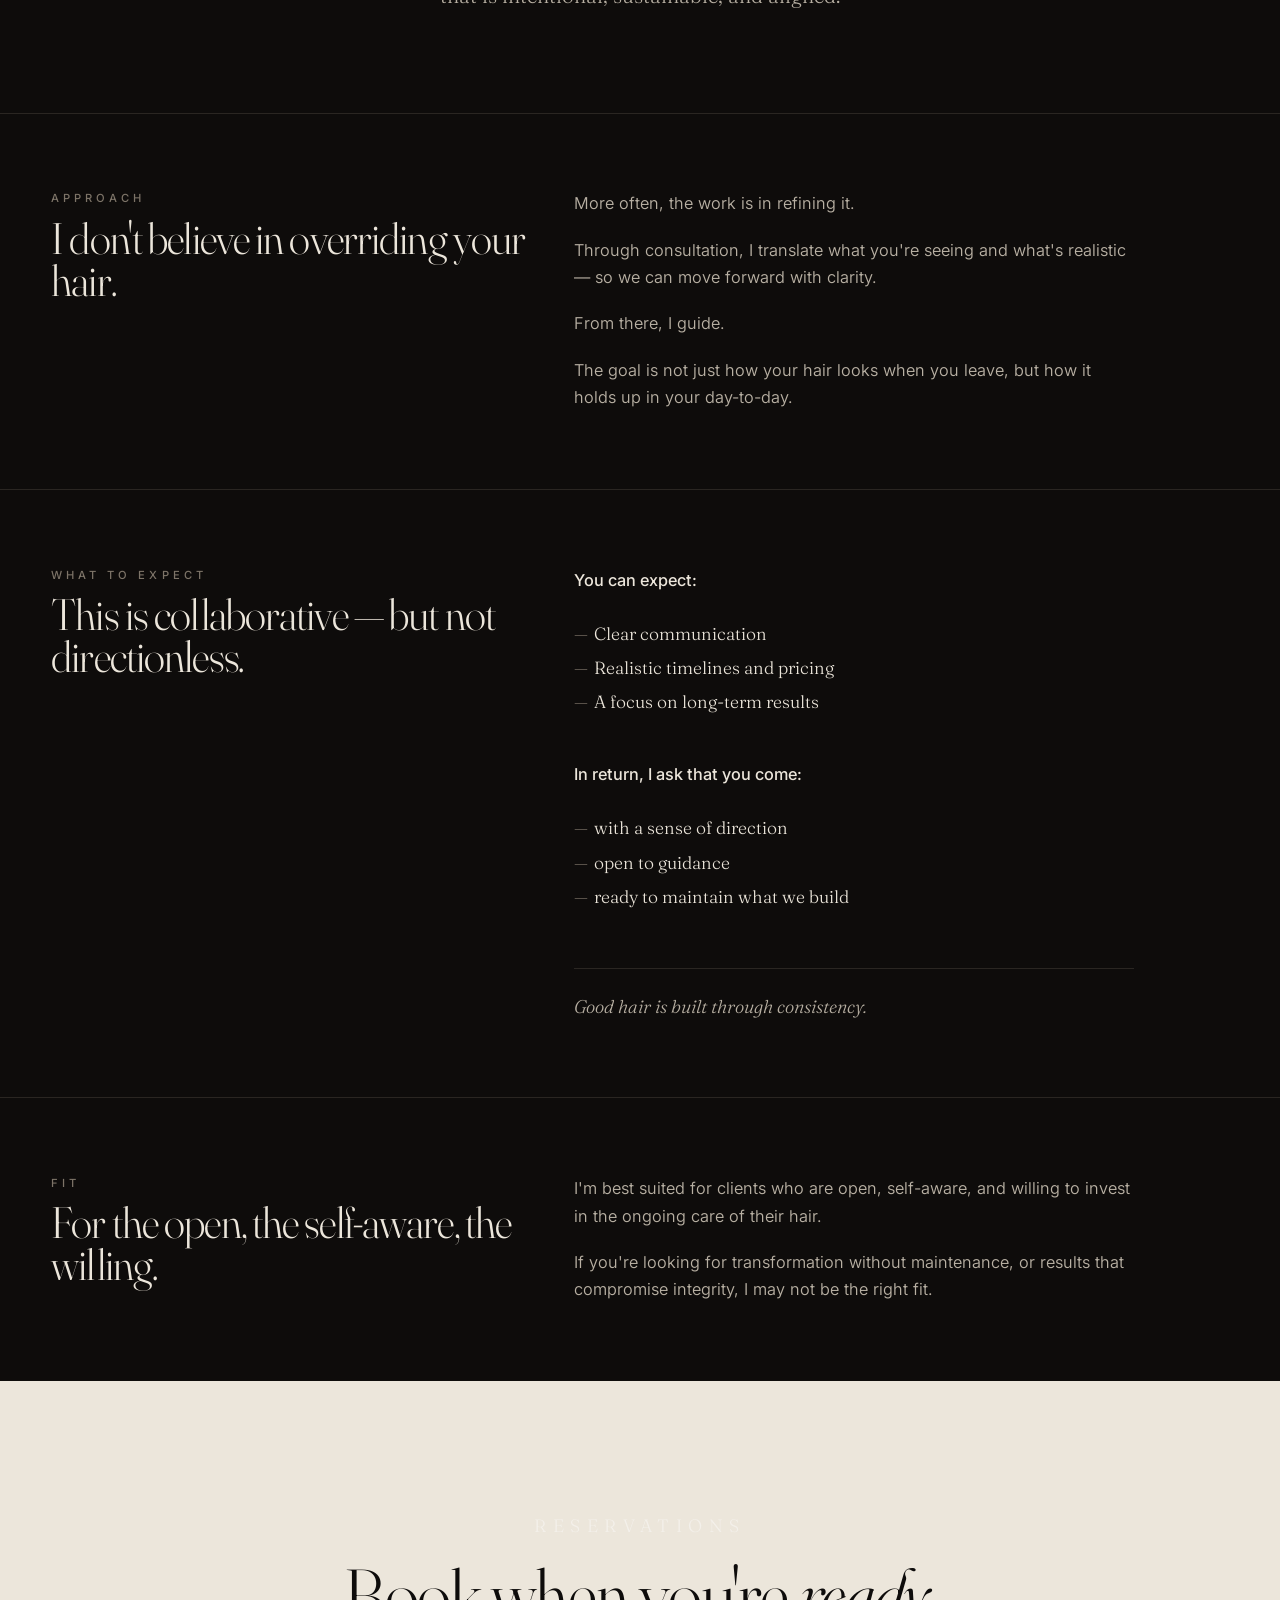
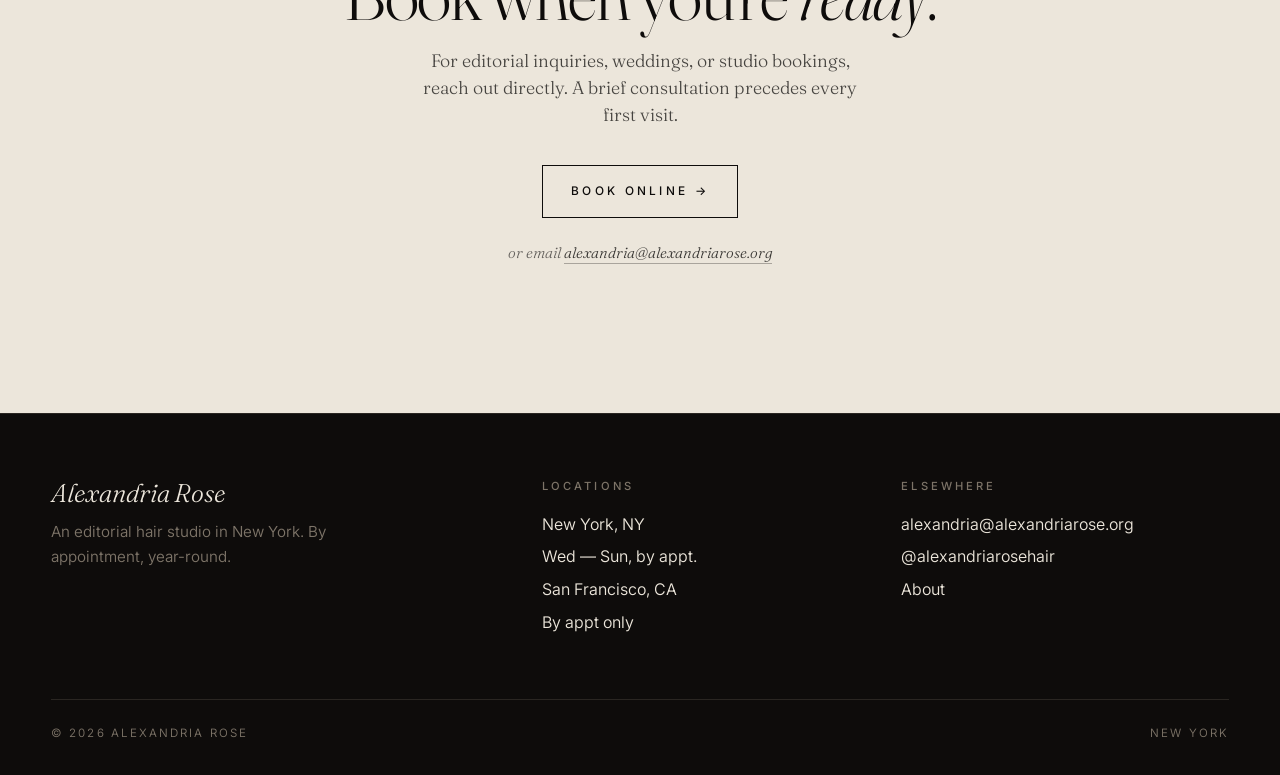
==== commit ad2cb906: "Update services page with live Square catalog + fix booking links - Rebuild the services grid from t" ====
--- a/index.html
+++ b/index.html
@@ -33,7 +33,7 @@
         <li><a href="services.html">Services</a></li>
         <li><a href="new-clients.html">New Clients</a></li>
         <li><a href="faq.html">FAQ</a></li>
-        <li><a href="#contact">Book</a></li>
+        <li><a href="book.html">Book</a></li>
       </ul>
       <div class="theme-switch" role="group" aria-label="Theme">
         <button type="button" data-theme="cream" aria-label="Cream theme" title="Cream"></button>
@@ -178,8 +178,7 @@
     <p>
       For editorial inquiries, weddings, or studio bookings, reach out directly. A brief consultation precedes every first visit.
     </p>
-    <!-- TODO: revert to https://book.squareup.com/PLACEHOLDER-MERCHANT-ID once Alexandria's Square account is live -->
-    <a href="https://book.squareup.com/appointments/zo3bj4b3x8dtio/location/AQ8QAAS9N67HR/services" target="_blank" rel="noopener" class="btn">Book online →</a>
+    <a href="book.html" class="btn">Book online →</a>
       <p class="cta-secondary">or email <a href="mailto:alexandria@alexandriarose.org">alexandria@alexandriarose.org</a></p>
   </section>
 
@@ -198,7 +197,7 @@
           <li>New York, NY</li>
           <li>Wed — Sun, by appt.</li>
           <li>San Francisco, CA</li>
-          <li>Tues — Fri, by appt.</li>
+          <li>By appt only</li>
         </ul>
       </div>
       <div>
--- a/styles.css
+++ b/styles.css
@@ -1488,6 +1488,34 @@
 }
 body.edit-mode .ph:hover { outline: 2px solid var(--accent); }
 
+.ph .ph-delete { display: none; }
+body.edit-mode .ph.has-image .ph-delete {
+  display: inline-flex;
+  align-items: center;
+  position: absolute;
+  top: 10px;
+  right: 10px;
+  z-index: 5;
+  padding: 6px 12px;
+  border: 0;
+  border-radius: 5px;
+  cursor: pointer;
+  background: var(--ink);
+  color: var(--bg);
+  font-family: var(--sans);
+  font-weight: 600;
+  font-size: 0.72rem;
+  letter-spacing: 0.04em;
+  box-shadow: 0 2px 10px rgba(0,0,0,0.3);
+  opacity: 0.92;
+  transition: background 0.2s ease, color 0.2s ease, opacity 0.2s ease;
+}
+body.edit-mode .ph.has-image .ph-delete:hover {
+  background: var(--accent);
+  color: #fff;
+  opacity: 1;
+}
+
 #upload-bar {
   position: fixed;
   left: 0; right: 0; bottom: 0;
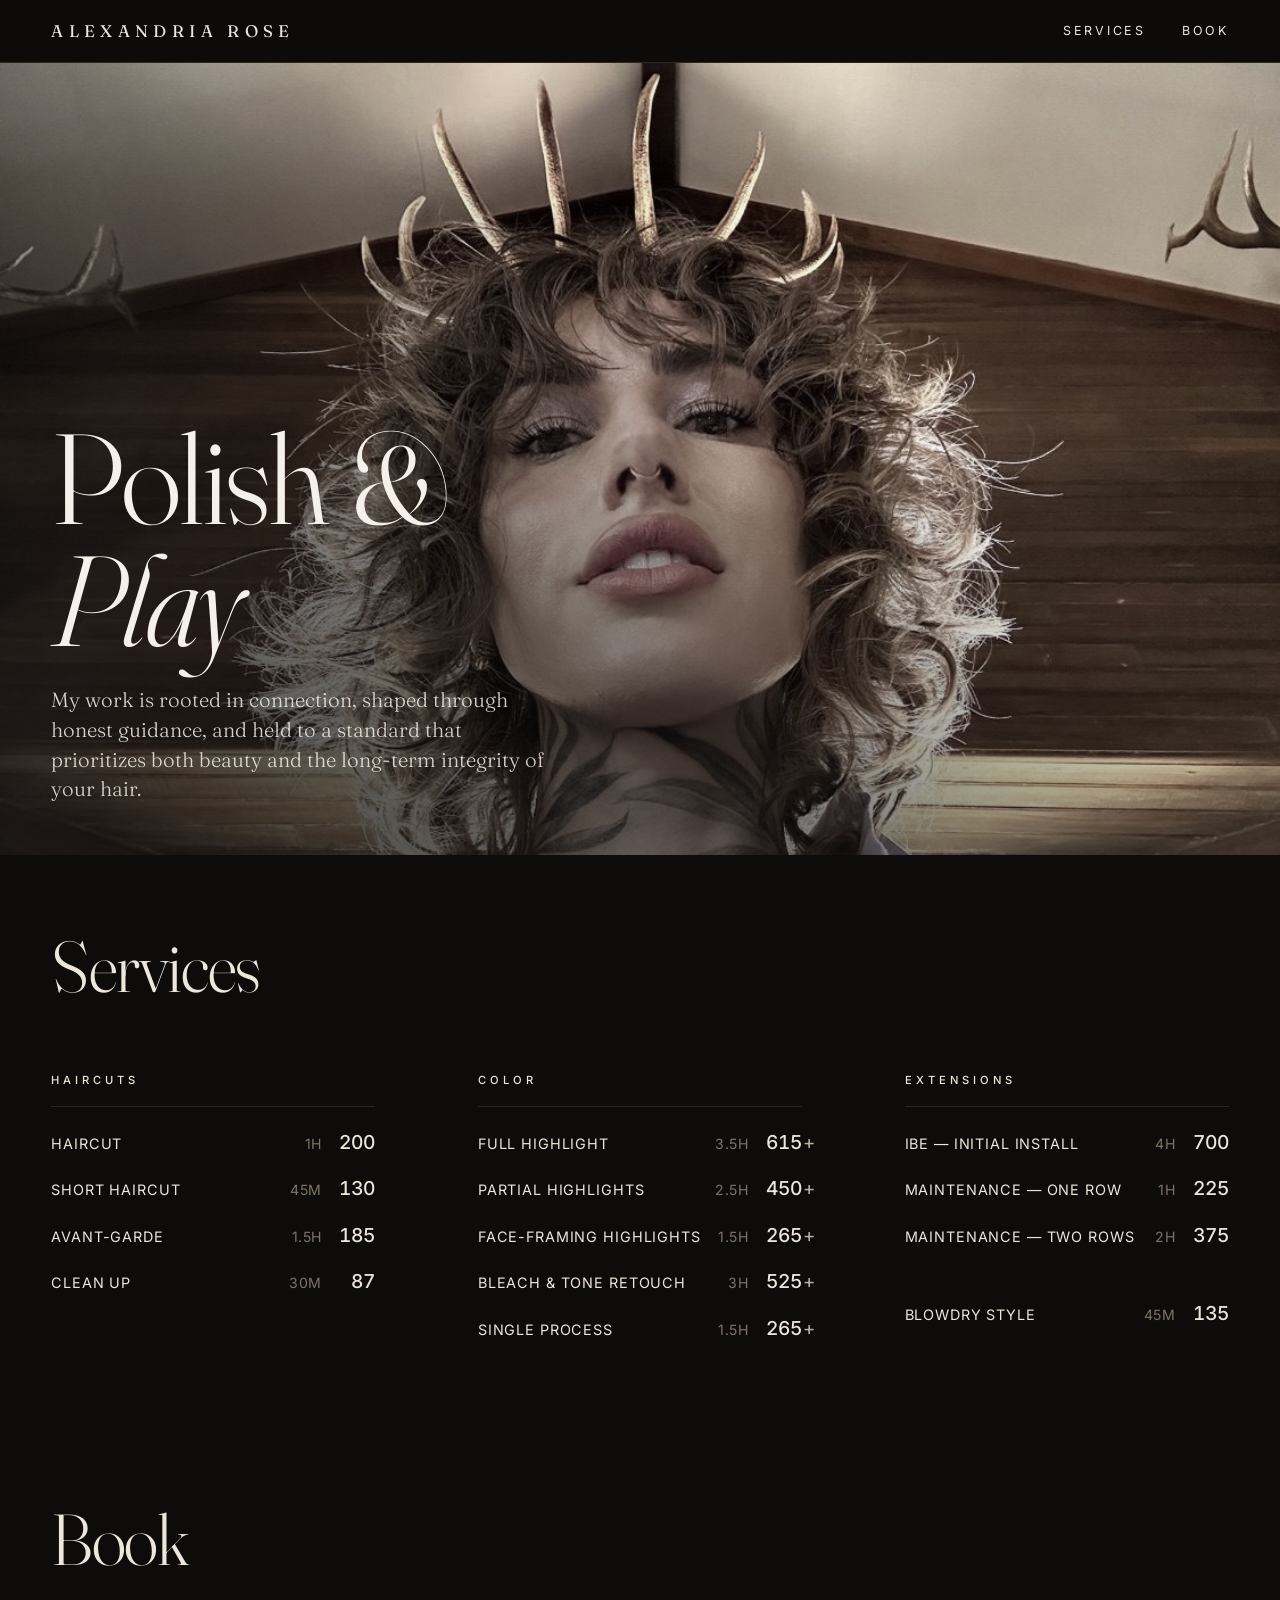
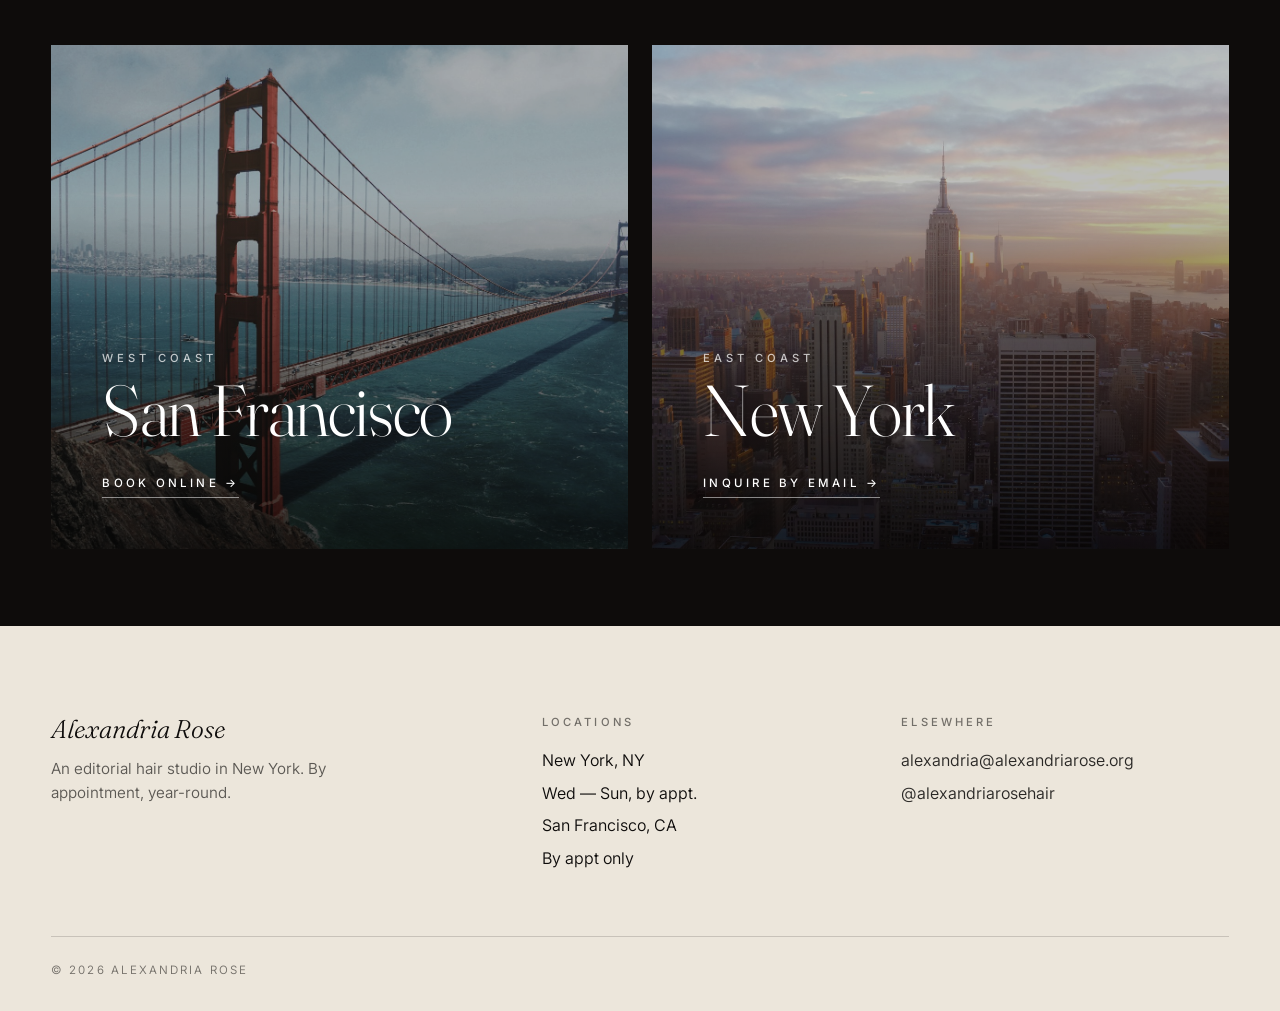
==== commit ac4083ef: "Homepage: new full-bleed homepage; archive the old pages - index.html is the new homepage (Polish & " ====
--- a/index.html
+++ b/index.html
@@ -19,7 +19,7 @@
       }
     })();
   </script>
-  <link rel="stylesheet" href="styles.css" />
+  <link rel="stylesheet" href="styles.css?v=27" />
 </head>
 <body>
 
@@ -28,163 +28,114 @@
     <a href="index.html" class="wordmark">Alexandria Rose</a>
     <div class="nav-right">
       <ul class="nav-links">
-        <li><a href="portfolio.html">Portfolio</a></li>
-        <li><a href="about.html">About</a></li>
-        <li><a href="services.html">Services</a></li>
-        <li><a href="new-clients.html">New Clients</a></li>
-        <li><a href="faq.html">FAQ</a></li>
-        <li><a href="book.html">Book</a></li>
+        <li><a href="#services">Services</a></li>
+        <li><a href="#book">Book</a></li>
       </ul>
+      <!-- Theme switcher hidden for now; remove this comment wrapper to restore it.
       <div class="theme-switch" role="group" aria-label="Theme">
         <button type="button" data-theme="cream" aria-label="Cream theme" title="Cream"></button>
         <button type="button" data-theme="ink" aria-label="Ink theme" title="Ink"></button>
         <button type="button" data-theme="bone" aria-label="Bone theme" title="Bone"></button>
         <button type="button" data-theme="bone-alt" aria-label="Bone alt theme" title="Bone · Instrument"></button>
       </div>
+      -->
     </div>
   </nav>
 </header>
 
 <main>
 
-  <section class="hero container">
-    <div class="hero-grid">
+  <section class="hero hero--overlay hero--low">
+    <div class="hero-image ph has-image" data-label="hero image · portrait or editorial still">
+      <img class="ph-img" src="images/hero-portrait.jpg" style="filter: saturate(0.45);" width="1125" height="1500" alt="Voluminous, sun-lit shag of textured curls with soft face-framing bangs, topped with an antler crown">
+    </div>
+    <div class="container">
       <div class="hero-text">
-        <p class="eyebrow">No. 001 &nbsp;·&nbsp; Spring/Summer 2026</p>
-        <h1 class="display" style="margin-top: 1.5rem;">
-          Care &amp;<br /><em>Structure</em>
+        <h1 class="display">
+          Polish &amp;<br /><em>Play</em>
         </h1>
-        <p class="lede" style="margin-top: 2rem;">
+        <p class="lede">
           My work is rooted in connection, shaped through honest guidance, and held to a standard that prioritizes both beauty and the long-term integrity of your hair.
         </p>
-        <div class="hero-meta">
-          <span>Now booking</span>
-          <span>By appointment</span>
-        </div>
       </div>
-      <div class="hero-image ph" data-label="hero image · portrait or editorial still"></div>
     </div>
   </section>
 
-  <section class="featured section">
+  <section class="content-section content-section--open menu--refined menu--inline" id="services">
     <div class="container">
-      <div class="section-head">
-        <div>
-          <p class="eyebrow">Selected work</p>
-          <h2 class="display" style="margin-top: 0.5rem;">Recent <em>chapters</em>.</h2>
+      <div class="menu-head">
+        <h2 class="display">Services</h2>
+      </div>
+      <div class="menu-grid">
+        <div class="menu-group">
+          <h3 class="eyebrow">Haircuts</h3>
+          <ul class="menu-list">
+            <li><span class="menu-name">Haircut</span><span class="menu-time">1H</span><span class="menu-price">200</span></li>
+            <li><span class="menu-name">Short haircut</span><span class="menu-time">45M</span><span class="menu-price">130</span></li>
+            <li><span class="menu-name">Avant-garde</span><span class="menu-time">1.5H</span><span class="menu-price">185</span></li>
+            <li><span class="menu-name">Clean up</span><span class="menu-time">30M</span><span class="menu-price">87</span></li>
+          </ul>
         </div>
-        <a href="portfolio.html" class="btn-inline">View the full portfolio →</a>
+        <div class="menu-group">
+          <h3 class="eyebrow">Color</h3>
+          <ul class="menu-list">
+            <li><span class="menu-name">Full highlight</span><span class="menu-time">3.5H</span><span class="menu-price">615<span class="menu-plus">+</span></span></li>
+            <li><span class="menu-name">Partial highlights</span><span class="menu-time">2.5H</span><span class="menu-price">450<span class="menu-plus">+</span></span></li>
+            <li><span class="menu-name">Face-framing highlights</span><span class="menu-time">1.5H</span><span class="menu-price">265<span class="menu-plus">+</span></span></li>
+            <li><span class="menu-name">Bleach &amp; tone retouch</span><span class="menu-time">3H</span><span class="menu-price">525<span class="menu-plus">+</span></span></li>
+            <li><span class="menu-name">Single process</span><span class="menu-time">1.5H</span><span class="menu-price">265<span class="menu-plus">+</span></span></li>
+          </ul>
+        </div>
+        <div class="menu-group">
+          <h3 class="eyebrow">Extensions</h3>
+          <ul class="menu-list">
+            <li><span class="menu-name">IBE — initial install</span><span class="menu-time">4H</span><span class="menu-price">700</span></li>
+            <li><span class="menu-name">Maintenance — one row</span><span class="menu-time">1H</span><span class="menu-price">225</span></li>
+            <li><span class="menu-name">Maintenance — two rows</span><span class="menu-time">2H</span><span class="menu-price">375</span></li>
+          </ul>
+          <ul class="menu-list menu-extra">
+            <li><span class="menu-name">Blowdry style</span><span class="menu-time">45M</span><span class="menu-price">135</span></li>
+          </ul>
+        </div>
       </div>
+    </div>
+  </section>
 
-      <div class="featured-grid">
-        <a class="work" href="portfolio.html">
-          <div class="ph" data-label="editorial · 4:5"></div>
-          <div class="work-meta">
-            <span class="title">A study in copper</span>
-            <span>2026</span>
+  <section class="content-section content-section--open" id="book">
+    <div class="container">
+      <div class="menu-head">
+        <h2 class="display">Book</h2>
+      </div>
+      <div class="location-grid location-grid--contained">
+        <!-- SF books on Vagaro; NY books by email for now. -->
+        <a class="location-tile"
+           href="https://www.vagaro.com/tressworks/book-now" target="_blank" rel="noopener"
+           style="--img: url('images/san-francisco.jpg');">
+          <div class="location-media"></div>
+          <div class="location-overlay">
+            <p class="eyebrow">West Coast</p>
+            <h2 class="display">San Francisco</h2>
+            <span class="location-cta">Book online →</span>
           </div>
         </a>
-        <a class="work" href="portfolio.html">
-          <div class="ph" data-label="bridal · 3:4"></div>
-          <div class="work-meta">
-            <span class="title">Bridal — Hudson Valley</span>
-            <span>2025</span>
-          </div>
-        </a>
-        <a class="work" href="portfolio.html">
-          <div class="ph" data-label="campaign · 1:1"></div>
-          <div class="work-meta">
-            <span class="title">Campaign — Lina the Label</span>
-            <span>2025</span>
+
+        <a class="location-tile"
+           href="mailto:alexandria@alexandriarose.org?subject=New%20York%20booking"
+           style="--img: url('images/new-york.jpg');">
+          <div class="location-media"></div>
+          <div class="location-overlay">
+            <p class="eyebrow">East Coast</p>
+            <h2 class="display">New York</h2>
+            <span class="location-cta">Inquire by email →</span>
           </div>
         </a>
       </div>
     </div>
   </section>
 
-  <section class="manifesto section">
-    <div class="container">
-      <p class="eyebrow" style="margin-bottom: 2rem;">On the work</p>
-      <blockquote>
-        Hair doesn't need to be complicated to be effective.
-      </blockquote>
-      <p class="lede" style="max-width: 48ch; margin: 2.5rem auto 0;">
-        Most people have been given too much information — and not enough clarity. I offer structure. A way of working with your hair that is intentional, sustainable, and aligned.
-      </p>
-    </div>
-  </section>
-
-  <section class="content-section">
-    <div class="container">
-      <div class="content-grid">
-        <div class="content-head">
-          <p class="eyebrow">Approach</p>
-          <h2 class="display">I don't believe in overriding your hair.</h2>
-        </div>
-        <div class="content-body">
-          <p>More often, the work is in refining it.</p>
-          <p>Through consultation, I translate what you're seeing and what's realistic — so we can move forward with clarity.</p>
-          <p>From there, I guide.</p>
-          <p>The goal is not just how your hair looks when you leave, but how it holds up in your day-to-day.</p>
-        </div>
-      </div>
-    </div>
-  </section>
-
-  <section class="content-section">
-    <div class="container">
-      <div class="content-grid">
-        <div class="content-head">
-          <p class="eyebrow">What to expect</p>
-          <h2 class="display">This is collaborative — but not directionless.</h2>
-        </div>
-        <div class="content-body">
-          <p><strong>You can expect:</strong></p>
-          <ul class="content-list">
-            <li>Clear communication</li>
-            <li>Realistic timelines and pricing</li>
-            <li>A focus on long-term results</li>
-          </ul>
-          <p style="margin-top: 1.25rem;"><strong>In return, I ask that you come:</strong></p>
-          <ul class="content-list">
-            <li>with a sense of direction</li>
-            <li>open to guidance</li>
-            <li>ready to maintain what we build</li>
-          </ul>
-          <p class="content-aside">Good hair is built through consistency.</p>
-        </div>
-      </div>
-    </div>
-  </section>
-
-  <section class="content-section">
-    <div class="container">
-      <div class="content-grid">
-        <div class="content-head">
-          <p class="eyebrow">Fit</p>
-          <h2 class="display">For the open, the self-aware, the willing.</h2>
-        </div>
-        <div class="content-body">
-          <p>I'm best suited for clients who are open, self-aware, and willing to invest in the ongoing care of their hair.</p>
-          <p>If you're looking for transformation without maintenance, or results that compromise integrity, I may not be the right fit.</p>
-        </div>
-      </div>
-    </div>
-  </section>
-
-  <section class="cta" id="contact">
-    <p class="eyebrow" style="color: rgba(250,248,245,0.55); margin-bottom: 1.25rem;">Reservations</p>
-    <h2 class="display">Book when you're <em>ready</em>.</h2>
-    <p>
-      For editorial inquiries, weddings, or studio bookings, reach out directly. A brief consultation precedes every first visit.
-    </p>
-    <a href="book.html" class="btn">Book online →</a>
-      <p class="cta-secondary">or email <a href="mailto:alexandria@alexandriarose.org">alexandria@alexandriarose.org</a></p>
-  </section>
-
 </main>
 
-<footer class="site-footer">
+<footer class="site-footer site-footer--inverted">
   <div class="container">
     <div class="footer-grid">
       <div>
@@ -205,13 +156,11 @@
         <ul>
           <li><a href="mailto:alexandria@alexandriarose.org">alexandria@alexandriarose.org</a></li>
           <li><a href="https://instagram.com/alexandriarosehair" target="_blank" rel="noopener">@alexandriarosehair</a></li>
-          <li><a href="about.html">About</a></li>
         </ul>
       </div>
     </div>
     <div class="legal">
       <span>© 2026 Alexandria Rose</span>
-      <span>New York</span>
     </div>
   </div>
 </footer>
--- a/styles.css
+++ b/styles.css
@@ -277,7 +277,7 @@
   display: grid;
   grid-template-columns: 1fr;
   gap: clamp(2rem, 5vw, 4rem);
-  align-items: end;
+  align-items: center;
 }
 
 @media (min-width: 900px) {
@@ -306,6 +306,79 @@
   width: 100%;
 }
 
+/* Homepage sections separated by spacing alone. */
+.content-section.content-section--open { border-top: none; }
+
+/* Homepage hero: photo fills the hero, text overlaid on a soft gradient. */
+.hero--overlay {
+  position: relative;
+  display: flex;
+  align-items: flex-end;
+  min-height: clamp(560px, 88vh, 960px);
+  padding: 0;
+  overflow: hidden;
+}
+
+.hero--overlay .hero-image {
+  position: absolute;
+  inset: 0;
+  aspect-ratio: auto;
+}
+
+.hero--overlay .ph-img { object-position: 50% 30%; }
+
+.hero--overlay .hero-image.has-image::after {
+  display: block;
+  content: "";
+  inset: 0;
+  opacity: 1;
+  background: linear-gradient(0deg, rgba(10, 8, 7, 0.82) 0%, rgba(10, 8, 7, 0.45) 45%, rgba(10, 8, 7, 0) 75%);
+}
+
+.hero--overlay .container {
+  position: relative;
+  z-index: 1;
+  width: 100%;
+}
+
+.hero--overlay .hero-text {
+  padding: clamp(2.5rem, 6vw, 5rem) 0;
+  max-width: 36rem;
+  color: #f5f1ea;
+}
+
+.hero--overlay .lede {
+  margin-top: 1.5rem;
+  color: rgba(245, 241, 234, 0.86);
+}
+
+@media (min-width: 900px) {
+  .hero--overlay .hero-image.has-image::after {
+    background: linear-gradient(90deg, rgba(10, 8, 7, 0.78) 0%, rgba(10, 8, 7, 0.5) 38%, rgba(10, 8, 7, 0) 62%);
+  }
+
+  .hero--overlay { align-items: center; }
+}
+
+/* Homepage: text anchored lower left, gradient rising from that corner. */
+@media (min-width: 900px) {
+  .hero--overlay.hero--low { align-items: flex-end; }
+
+  .hero--low .hero-text { padding: 0 0 var(--pad-x); }
+
+  .hero--low .hero-image.has-image::after {
+    background: linear-gradient(to top right, rgba(10, 8, 7, 0.82) 0%, rgba(10, 8, 7, 0.5) 35%, rgba(10, 8, 7, 0) 62%);
+  }
+}
+
+/* Homepage: in-page nav. Smooth scrolling unless reduced motion is requested,
+   and section headings clear the sticky header. */
+@media (prefers-reduced-motion: no-preference) {
+  html:has(.hero--low) { scroll-behavior: smooth; }
+}
+
+.hero--low ~ section[id] { scroll-margin-top: 4.5rem; }
+
 /* ───────── Image placeholders ───────── */
 .ph {
   background:
@@ -417,6 +490,254 @@
 
 .manifesto blockquote::before { content: "\201C"; margin-right: 0.05em; }
 .manifesto blockquote::after { content: "\201D"; margin-left: 0.05em; }
+
+/* ───────── Services menu (homepage) ───────── */
+/* Same columns as .menu-grid. */
+.menu-head {
+  display: grid;
+  grid-template-columns: 1fr;
+  gap: 1.5rem clamp(2rem, 4vw, 3.5rem);
+  align-items: end;
+}
+
+@media (min-width: 700px) {
+  .menu-head { grid-template-columns: repeat(2, 1fr); }
+}
+
+@media (min-width: 1050px) {
+  .menu-head { grid-template-columns: repeat(3, 1fr); }
+}
+
+.menu-grid {
+  display: grid;
+  grid-template-columns: 1fr;
+  gap: clamp(2.5rem, 5vw, 3.5rem) clamp(2rem, 4vw, 3.5rem);
+  margin-top: clamp(3rem, 6vw, 4.5rem);
+}
+
+@media (min-width: 700px) {
+  .menu-grid { grid-template-columns: repeat(2, 1fr); }
+}
+
+@media (min-width: 1050px) {
+  .menu-grid { grid-template-columns: repeat(3, 1fr); }
+}
+
+.menu-group .eyebrow {
+  color: var(--ink);
+  padding-bottom: 1rem;
+  margin-bottom: 0.75rem;
+  border-bottom: 1px solid var(--rule);
+}
+
+.menu-group .menu-extra { margin-top: 2rem; }
+
+.menu-list {
+  list-style: none;
+  margin: 0;
+  padding: 0;
+}
+
+.menu-list li {
+  display: grid;
+  grid-template-columns: 1fr auto;
+  align-items: start;
+  gap: 1rem;
+  padding: 0.55rem 0;
+  line-height: 1.5;
+}
+
+.menu-list .menu-name {
+  color: var(--ink);
+  font-size: 1.02rem;
+  font-weight: 400;
+}
+
+.menu-list .menu-time {
+  color: var(--muted);
+  font-size: 0.88rem;
+  line-height: 1.4;
+}
+
+.menu-list .menu-price {
+  color: var(--ink-soft);
+  font-size: 1.02rem;
+  text-align: right;
+  white-space: nowrap;
+  font-variant-numeric: tabular-nums;
+}
+
+/* Homepage: caps names, bare prices as the anchor of each row. */
+.menu--refined .menu-list li { align-items: first baseline; }
+
+.menu--refined .menu-list .menu-name {
+  text-transform: uppercase;
+  letter-spacing: 0.08em;
+  font-size: 0.9rem;
+}
+
+.menu--refined .menu-list .menu-time {
+  letter-spacing: 0.04em;
+}
+
+.menu--refined .menu-list .menu-price {
+  color: var(--ink);
+  font-weight: 500;
+}
+
+/* Homepage: name left; duration then price on the right, all on one baseline. */
+.menu--inline .menu-list li {
+  grid-template-columns: 1fr auto minmax(2.6rem, max-content);
+  align-items: baseline;
+  gap: 0.75rem;
+}
+
+.menu--inline .menu-list .menu-name { letter-spacing: 0.06em; }
+
+
+.menu--inline .menu-list .menu-price { font-size: 1.2rem; }
+
+/* Color prices are starting points: a lighter "+" after the number. */
+.menu--inline .menu-plus {
+  font-weight: 400;
+  color: var(--ink-soft);
+  margin-left: 0.05em;
+}
+
+/* In three columns the "+" hangs into the column gap, so it takes no width from
+   the names and the digits line up with the other columns. */
+@media (min-width: 1040px) {
+  .menu--inline .menu-price { position: relative; }
+  .menu--inline .menu-plus { position: absolute; left: 100%; }
+}
+
+.menu--inline .menu-list .menu-time { font-weight: 400; }
+
+/* Columns: 1 below 760px, 2 from 760px, 3 from 1040px, with doubled column gaps.
+   Below 1280px the doubled gaps leave narrower columns, so rows use slightly
+   tighter name spacing there to keep the longest names on one line. */
+@media (min-width: 700px) and (max-width: 759px) {
+  .menu--inline .menu-grid { grid-template-columns: 1fr; }
+}
+
+@media (min-width: 760px) and (max-width: 1039px) {
+  .menu--inline .menu-grid { grid-template-columns: repeat(2, 1fr); }
+}
+
+@media (min-width: 1040px) {
+  .menu--inline .menu-grid {
+    grid-template-columns: repeat(3, 1fr);
+    column-gap: clamp(4rem, 8vw, 7rem);
+  }
+}
+
+@media (min-width: 1040px) and (max-width: 1199px) {
+  .menu--inline .menu-grid { column-gap: 3rem; }
+}
+
+@media (min-width: 1040px) and (max-width: 1279px) {
+  .menu--inline .menu-list li { gap: 0.5rem; grid-template-columns: 1fr auto minmax(2.4rem, max-content); }
+  .menu--inline .menu-list .menu-name { letter-spacing: 0.03em; font-size: 0.84rem; }
+}
+
+/* ───────── Location tiles (homepage) ───────── */
+    .location-grid {
+  display: grid;
+  grid-template-columns: 1fr 1fr;
+  gap: 1px;
+  background: var(--rule);
+  border-top: 1px solid var(--rule);
+  border-bottom: 1px solid var(--rule);
+}
+.location-tile {
+  position: relative;
+  display: flex;
+  align-items: flex-end;
+  min-height: clamp(420px, 72vh, 760px);
+  overflow: hidden;
+  background: var(--bg-elev);
+  isolation: isolate;
+}
+.location-media {
+  position: absolute;
+  inset: 0;
+  background-image: var(--img);
+  background-size: cover;
+  background-position: center;
+  filter: grayscale(0.4) contrast(1.05) brightness(0.74);
+  transform: scale(1.03);
+  transition: transform 0.9s cubic-bezier(0.2, 0.6, 0.2, 1), filter 0.6s ease;
+}
+.location-tile::after {
+  content: "";
+  position: absolute;
+  inset: 0;
+  background: linear-gradient(180deg, rgba(0, 0, 0, 0) 30%, rgba(0, 0, 0, 0.7) 100%);
+  pointer-events: none;
+}
+.location-tile:hover .location-media,
+.location-tile:focus-visible .location-media {
+  transform: scale(1.07);
+  filter: grayscale(0) contrast(1.05) brightness(0.85);
+}
+.location-overlay {
+  position: relative;
+  z-index: 1;
+  width: 100%;
+  padding: clamp(1.75rem, 4vw, 3.25rem);
+  color: #fff;
+}
+.location-overlay .eyebrow {
+  color: rgba(255, 255, 255, 0.72);
+}
+.location-overlay .display {
+  color: #fff;
+  margin: 0.5rem 0 1.5rem;
+}
+.location-cta {
+  display: inline-flex;
+  align-items: center;
+  gap: 0.6rem;
+  font-size: 0.72rem;
+  letter-spacing: 0.28em;
+  text-transform: uppercase;
+  font-weight: 500;
+  color: #fff;
+  padding-bottom: 0.3rem;
+  border-bottom: 1px solid rgba(255, 255, 255, 0.5);
+  transition: border-color 0.3s ease, gap 0.3s ease;
+}
+.location-tile:hover .location-cta,
+.location-tile:focus-visible .location-cta {
+  border-color: #fff;
+  gap: 1rem;
+}
+.location-tag {
+  position: absolute;
+  top: clamp(1.25rem, 3vw, 2rem);
+  right: clamp(1.25rem, 3vw, 2rem);
+  z-index: 1;
+  font-size: 0.62rem;
+  letter-spacing: 0.24em;
+  text-transform: uppercase;
+  font-weight: 500;
+  color: #fff;
+  padding: 0.45rem 0.8rem;
+  border: 1px solid rgba(255, 255, 255, 0.5);
+  backdrop-filter: blur(2px);
+}
+@media (max-width: 760px) {
+  .location-grid { grid-template-columns: 1fr; }
+  .location-tile { min-height: 52vh; }
+}
+
+/* Homepage: tiles sit inside the page container instead of running full bleed. */
+.location-grid--contained {
+  margin-top: clamp(3rem, 6vw, 4.5rem);
+  gap: clamp(1rem, 2vw, 1.5rem);
+  background: none;
+  border: none;
+}
 
 /* ───────── About page ───────── */
 .about-hero {
@@ -732,6 +1053,38 @@
   letter-spacing: 0.18em;
   text-transform: uppercase;
   color: var(--muted);
+}
+
+/* Homepage: footer takes the old Reservations band colors (ink background,
+   bg-colored text), so it inverts with each theme the same way the band did. */
+.site-footer--inverted {
+  border-top: none;
+  background: var(--ink);
+  color: var(--bg);
+  padding-top: clamp(3.5rem, 7vw, 5.5rem);
+}
+
+.site-footer--inverted .footer-grid h5,
+.site-footer--inverted .legal {
+  color: color-mix(in srgb, var(--bg) 55%, transparent);
+}
+
+.site-footer--inverted .footer-grid .brand-sub {
+  color: color-mix(in srgb, var(--bg) 65%, transparent);
+}
+
+.site-footer--inverted .footer-grid a { color: color-mix(in srgb, var(--bg) 88%, transparent); }
+.site-footer--inverted .footer-grid a:hover { color: var(--bg); }
+
+.site-footer--inverted .legal {
+  border-top-color: color-mix(in srgb, var(--bg) 16%, transparent);
+}
+
+/* Homepage: shorter booking tiles (about 22% less tall). */
+.location-grid--contained .location-tile { min-height: clamp(330px, 56vh, 590px); }
+
+@media (max-width: 760px) {
+  .location-grid--contained .location-tile { min-height: clamp(280px, 40vh, 420px); }
 }
 
 /* ───────── Generic content pages (services, faq, new clients) ───────── */
